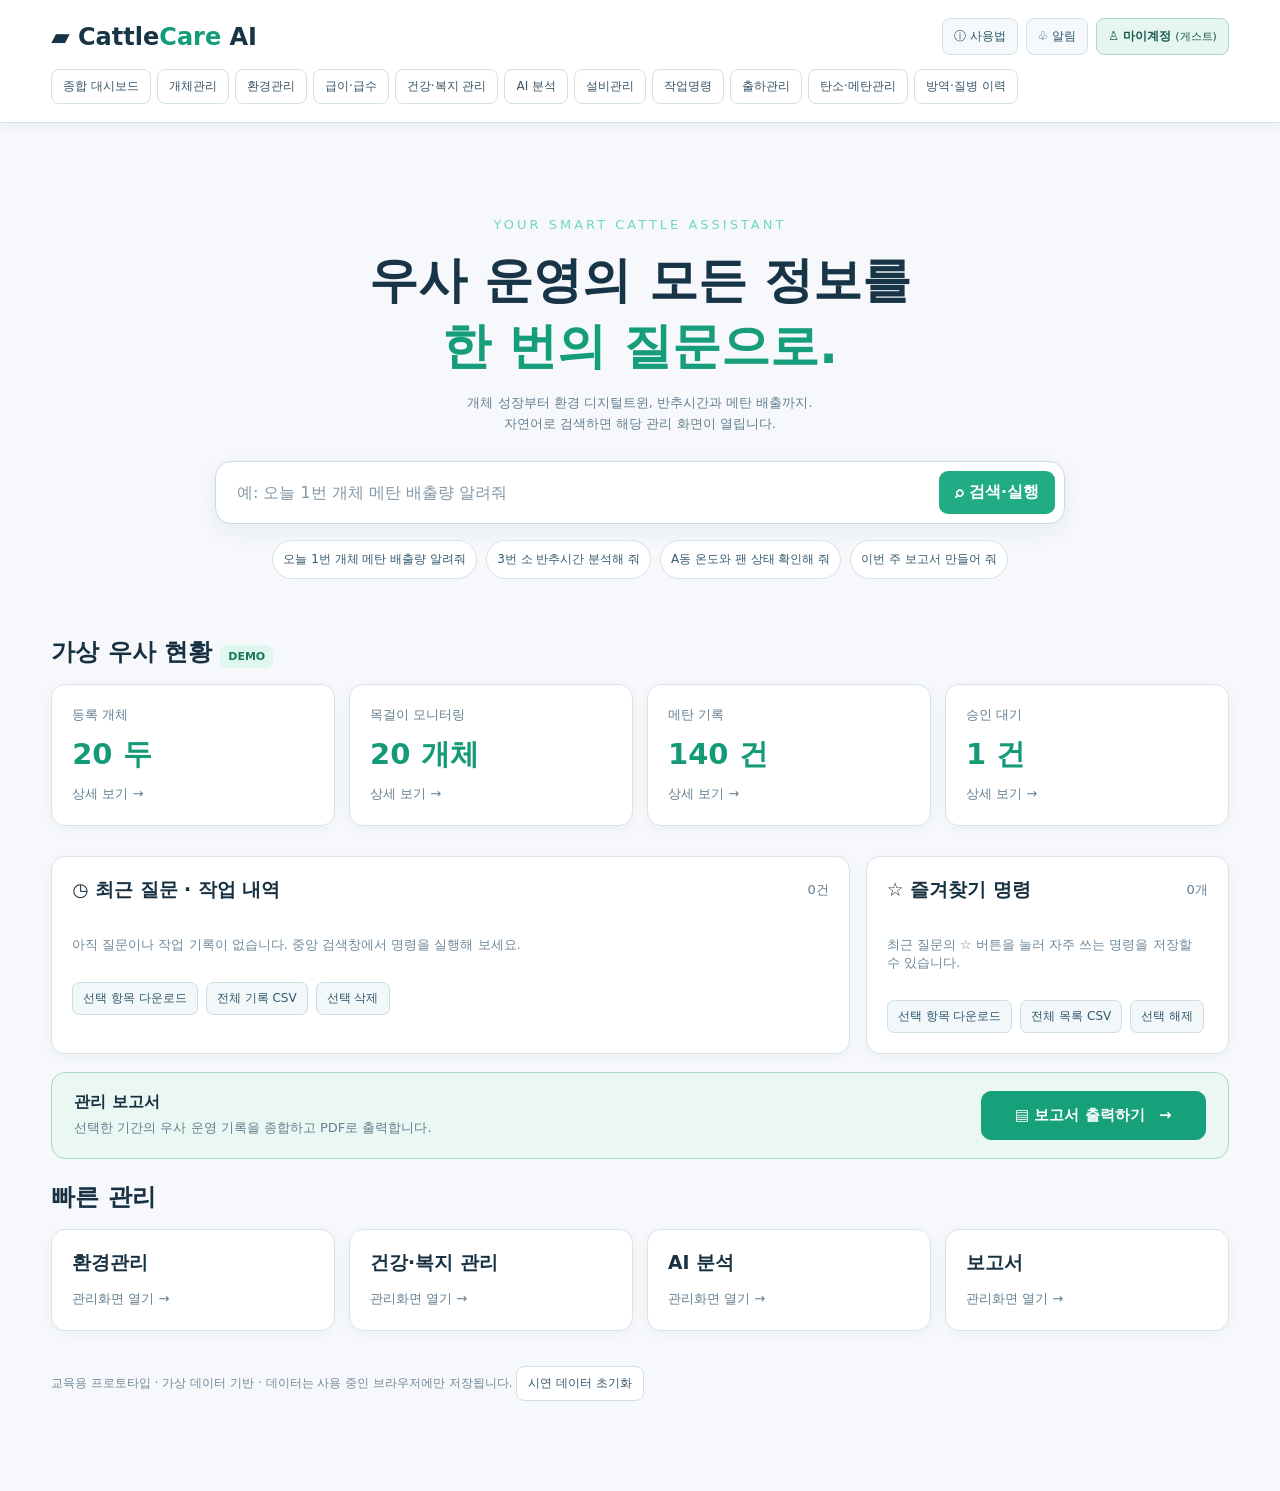
==== index.html @ f42e11a3 "Move My Account to upper right next to alerts and usage" ====
<!doctype html>
<html lang="ko"><head><meta charset="utf-8"><meta name="viewport" content="width=device-width,initial-scale=1"><title>CattleCare AI — 스마트 우사 관리</title>
<style>
:root{font-family:system-ui,'Noto Sans KR',sans-serif;background:#0b1722;color:#e7f0f5}*{box-sizing:border-box}body{margin:0}button,input,select{font:inherit}button{cursor:pointer}header{background:#122536;border-bottom:1px solid #365267;padding:18px 4%;position:sticky;top:0;z-index:2}.top{display:flex;justify-content:space-between;align-items:center}.logo{font-size:24px;font-weight:800;cursor:pointer}.logo span{color:#71dab7}nav{display:flex;flex-wrap:wrap;gap:6px;margin-top:14px}nav button,.subbtn{background:transparent;border:1px solid #345063;border-radius:8px;color:#bdceda;padding:8px 11px;font-size:12px}nav button.active,nav button:hover{background:#24524b;color:#b9ffe8}main{max-width:1450px;margin:auto;padding:26px 4% 90px}.hero{text-align:center;padding:66px 0 35px}.hero h1{font-size:clamp(28px,4vw,49px);margin:12px 0}.hero h1 em{color:#79e3be;font-style:normal}.muted{color:#91a8bb;line-height:1.6;font-size:13px}.search{display:flex;gap:8px;max-width:850px;margin:27px auto 16px;background:#1b3445;border:1px solid #416178;padding:9px;border-radius:16px}.search input{flex:1;min-width:0;border:0;background:transparent;color:#fff;padding:12px;outline:none}.button{background:#49c39b;color:#08271e;border:0;border-radius:9px;padding:11px 16px;font-weight:750}.button.secondary{background:#203b4f;color:#d5e5ef;border:1px solid #466276}.chips{display:flex;gap:9px;flex-wrap:wrap;justify-content:center}.chips button{background:#142d40;border:1px solid #32526a;color:#c7d6e0;border-radius:20px;padding:10px;font-size:12px}.grid{display:grid;grid-template-columns:repeat(4,1fr);gap:14px}.card,.panel{background:#132838;border:1px solid #2e4658;border-radius:14px;padding:20px}.card{cursor:pointer}.card:hover{border-color:#72dbb9}.card h3{margin:0 0 12px}.big{font-size:29px;font-weight:800;color:#f1fffa;margin:9px 0}h2{margin:22px 0 16px}.layout{display:grid;grid-template-columns:1fr 1.6fr;gap:18px}.field{display:grid;gap:5px;margin:9px 0;font-size:12px;color:#9bb9c8}.field input,.field select{width:100%;background:#081b29;border:1px solid #365568;border-radius:8px;color:white;padding:11px}.fields{display:grid;grid-template-columns:1fr 1fr;gap:8px}.actionrow{display:flex;flex-wrap:wrap;gap:8px;margin:15px 0}.panel{margin-bottom:18px;min-width:0}.panel h3{margin:0 0 15px}.result{border:1px solid #438b73;background:#164034;border-radius:9px;padding:15px;margin:14px 0;line-height:1.7;font-size:13px}.notice{background:#3e3326;color:#eed4a8;padding:13px;border-radius:9px;font-size:13px}.table{overflow:auto}table{border-collapse:collapse;width:100%;font-size:12px}th,td{text-align:left;border-bottom:1px solid #334f60;padding:11px;white-space:nowrap}th{color:#9dbacb}.chart{width:100%;height:225px}.badge{font-size:11px;background:#245147;padding:5px 8px;border-radius:7px;color:#a1f4d4}.report{white-space:pre-wrap;line-height:1.8}.foot{margin-top:35px;font-size:12px;color:#809daf}@media(max-width:900px){.grid{grid-template-columns:repeat(2,1fr)}.layout{grid-template-columns:1fr}}@media(max-width:540px){.fields{grid-template-columns:1fr}.grid{grid-template-columns:1fr}.hero{padding:32px 0}.search input{padding:5px}}@media print{header,button,.search,.field,.foot{display:none!important}:root{background:white;color:black}.panel,.card{background:white;color:black}.report,.muted{color:black}}

.history-area{margin:30px 0 0;display:grid;grid-template-columns:minmax(0,1.65fr) minmax(245px,.75fr);gap:16px}
.history-section{background:#132838;border:1px solid #2e4658;border-radius:14px;padding:20px;min-width:0}
.section-head{display:flex;justify-content:space-between;align-items:center;gap:12px;margin-bottom:15px}
.section-head h3{margin:0}.history-item{display:flex;align-items:center;gap:9px;padding:11px 0;border-top:1px solid #2c4658;min-width:0}
.history-item .info{flex:1;min-width:0}.history-item .info strong{font-size:13px;display:block;overflow:hidden;text-overflow:ellipsis;white-space:nowrap}.history-item .info small{font-size:11px;color:#8ba7b8}
.history-item button,.mini-action{font-size:12px;border:1px solid #446277;border-radius:7px;background:#1c3b4e;color:#d5e7ef;padding:7px 10px}
.history-item input[type=checkbox]{accent-color:#49c39b;width:16px;height:16px}
.toolbar{display:flex;flex-wrap:wrap;gap:8px;margin-top:10px}.empty-state{font-size:13px;color:#94acba;padding:18px 0}
@media(max-width:800px){.history-area{grid-template-columns:1fr}}
.top-actions{display:flex;align-items:center;gap:8px}.top-actions button{background:#1c3a4c;border:1px solid #456579;color:#dcecf2;border-radius:8px;padding:9px 11px;font-size:12px}.top-actions button:hover,.report-launch:hover{border-color:#7ee0be}.favorite-compact .history-item:nth-of-type(n+5){display:none}.report-launch{width:100%;text-align:left;border:1px solid #59b998;background:linear-gradient(105deg,#205a4e,#163c43);color:#e7fff4;border-radius:12px;padding:15px 16px;margin-top:15px;cursor:pointer}.report-launch strong{display:block;font-size:15px;margin-bottom:4px}.report-launch small{color:#c4e7da}.usage-overlay{position:fixed;inset:0;background:#07121bd9;z-index:10;display:grid;place-items:center;padding:18px}.usage-dialog{background:#162f42;border:1px solid #527388;border-radius:16px;padding:24px;width:min(580px,100%);max-height:85vh;overflow:auto}.usage-dialog h2{margin:0 0 14px}.usage-dialog ol{padding-left:22px;color:#d5e5ec;line-height:1.9}.usage-dialog li{margin-bottom:9px}.usage-dialog .actions{text-align:right}@media(max-width:600px){.top-actions{gap:3px}.top-actions button{padding:7px}.logo{font-size:18px}}
.report-actions{margin:18px 0 0;padding:18px 22px;background:#112e38;border:1px solid #3d6867;border-radius:14px;display:flex;justify-content:space-between;align-items:center;gap:22px}.report-actions strong{display:block;font-size:16px;margin-bottom:5px}.report-actions .report-launch{width:auto;min-width:225px;text-align:center;margin:0;background:#48c69b;color:#082b21;border:1px solid #65e5b7;border-radius:10px;padding:14px 22px;font-size:15px;font-weight:800}.report-actions .report-launch:hover{background:#7ee5bf;border-color:#a1f5d8}.report-actions .report-launch span{margin-left:9px}@media(max-width:650px){.report-actions{flex-direction:column;align-items:stretch}.report-actions .report-launch{width:100%}}
/* Light interface */
:root{background:#f6f8fb;color:#173143;color-scheme:light}
body{background:#f6f8fb;color:#173143}
header{background:#fff;border-bottom:1px solid #d7e1e8;box-shadow:0 3px 12px #112e4010}
.brand-side{display:flex;align-items:center;gap:20px;min-width:0;flex-wrap:wrap}
.account-button{background:#e7f5f0;border:1px solid #a9d8c8;border-radius:9px;color:#155b4b;padding:10px 13px;font-weight:750;cursor:pointer}
.account-button:hover{background:#d2f0e4}
.logo{color:#183547}.logo span{color:#139c7a}
nav button,.subbtn{background:#fff;border-color:#d1e0e9;color:#385569}
nav button.active,nav button:hover{background:#dbf5eb;color:#116e59;border-color:#88ccb8}
.muted{color:#637f90}.hero h1{color:#183447}.hero h1 em{color:#159d7c}
.search{background:#fff;border:1px solid #c9d9e4;box-shadow:0 7px 22px #233f5310}
.search input{color:#172e40}.search input::placeholder{color:#8198a7}
.button{background:#21ac85;color:#fff}.button.secondary{background:#e7f0f5;color:#27495e;border:1px solid #c5d8e4}
.chips button{background:#fff;border-color:#d4e1e9;color:#365b70}
.card,.panel,.history-section{background:#fff;border-color:#d8e3e9;box-shadow:0 3px 14px #1b41500a}
.card:hover{border-color:#37b58d}.big{color:#159a78}
.field{color:#526e7e}.field input,.field select{background:#fff;border-color:#c5d7e2;color:#19384b}
.result{border-color:#94d6ba;background:#eaf8f1;color:#1c5546}
.notice{background:#fff5df;color:#845b24}
th,td{border-bottom-color:#e1e9ee;color:#29495a}th{color:#56748a}
.badge{background:#e0f7ef;color:#16785c}.history-item{border-top-color:#e5edf2}
.history-item .info small{color:#71899b}
.history-item button,.mini-action{background:#f2f7fa;border-color:#cedde6;color:#31586e}
.history-item input[type=checkbox]{accent-color:#21ac85}.empty-state{color:#70899b}
.top-actions button{background:#f5f9fb;border-color:#d3e0e9;color:#29536a}
.top-actions button:hover{border-color:#4abc97}
.report-actions{background:#eaf7f2;border-color:#a9d9c7}
.report-actions .report-launch{background:#16a17a;color:#fff;border-color:#16a17a}
.report-actions .report-launch:hover{background:#108563}
.usage-overlay{background:#182f4480}.usage-dialog{background:#fff;border-color:#bfd1db;color:#193447}
.foot{color:#71899b}
@media(max-width:760px){.top{align-items:flex-start;gap:10px;flex-wrap:wrap}.brand-side{gap:10px}}
.top-actions .account-button{background:#e7f5f0;color:#155b4b;border:1px solid #a9d8c8;font-weight:750}.top-actions .account-button:hover{background:#d2f0e4}.account-name{font-weight:500;font-size:11px}@media(max-width:600px){.account-name{display:none}}
</style></head><body><div id="root"></div>
<script>
const names=['종합 대시보드','개체관리','환경관리','급이·급수','건강·복지 관리','AI 분석','설비관리','작업명령','출하관리','탄소·메탄관리','방역·질병 이력'];
const today=()=>new Date().toLocaleDateString('sv-SE'),ago=n=>{let x=new Date();x.setDate(x.getDate()-n);return x.toLocaleDateString('sv-SE')};
const schema={
'개체관리':[['id','개체 ID'],['rfid','RFID 번호'],['breed','품종'],['date','측정일'],['weight','체중 (kg)']],
'환경관리':[['id','우사'],['date','측정일'],['temp','온도 (℃)'],['humidity','습도 (%)'],['fanCmd','팬 명령'],['fanActual','실제 작동 확인']],
'급이·급수':[['id','개체 ID'],['date','측정일'],['feed','사료 공급량 (kg)'],['leftover','사료 잔량 (kg)'],['water','물 사용량 (L)']],
'건강·복지 관리':[['id','개체 ID'],['date','측정일'],['rumination','반추시간 (분)'],['feeding','섭취행동 시간 (분)'],['activity','활동지수']],
'설비관리':[['id','설비 ID'],['date','측정일'],['command','명령'],['actual','실제 상태'],['barn','우사']],
'작업명령':[['id','작업 ID'],['date','날짜'],['target','점검 대상'],['task','작업 내용'],['status','상태']],
'출하관리':[['id','개체 ID'],['date','기준일'],['weight','현재 체중 (kg)'],['target','목표체중 (kg)'],['planned','출하 예정일']],
'탄소·메탄관리':[['id','개체 ID'],['date','측정일'],['methane','메탄 (g/일)'],['dmi','DMI (kg/일)'],['method','측정 방법']],
'방역·질병 이력':[['id','개체 ID'],['date','관찰일'],['symptom','관찰 증상'],['treatment','진료·처치'],['followup','후속 점검일']]
};
function generate(){let d={};Object.keys(schema).forEach(n=>d[n]=[]);for(let i=1;i<=20;i++){let id='C'+String(i).padStart(3,'0');for(let n=6;n>=0;n--){d['개체관리'].push({id,rfid:'RF-'+i,breed:'한우',date:ago(n),weight:Math.round(390+i*7-n*.8),demo:true});d['건강·복지 관리'].push({id,date:ago(n),rumination:i===3&&n===0?315:450+i%5*7+n%3*3,feeding:250+i%5*4,activity:60+i%8,demo:true});d['탄소·메탄관리'].push({id,date:ago(n),methane:165+i*4+n%4*5,dmi: +(8+i*.15).toFixed(2),method:'가상 시연',demo:true});d['급이·급수'].push({id,date:ago(n),feed:10+i%4,leftover:1.1,water:40+i%9,demo:true})}d['출하관리'].push({id,date:today(),weight:390+i*7,target:550,planned:ago(-30),demo:true})}for(let n=6;n>=0;n--)for(let id of ['A동','B동'])d['환경관리'].push({id,date:ago(n),temp:id==='A동'?26+n%4:24+n%3,humidity:59+n%9,fanCmd:'ON',fanActual:id==='A동'&&n===0?'미수신':'ON',demo:true});d['설비관리'].push({id:'FAN-A1',date:today(),command:'ON',actual:'미수신',barn:'A동',demo:true});d['작업명령'].push({id:'W001',date:today(),target:'A동 팬',task:'회전 상태 현장 확인',status:'승인대기',demo:true});d['방역·질병 이력'].push({id:'C003',date:today(),symptom:'반추시간 감소 확인 필요',treatment:'관찰 대기',followup:today(),demo:true});return d}
let profile=localStorage.getItem('cattlecare-active-profile')||'';
const scopedKey=(key)=>profile?'cattlecare-profile-'+encodeURIComponent(profile)+'-'+key:'cattlecare-'+key+'-v1';
let data;try{data=JSON.parse(localStorage.getItem(scopedKey('data')))||(!profile?JSON.parse(localStorage.getItem('cattlecare-v1')):null)||generate()}catch(e){data=generate()}
const persist=()=>localStorage.setItem(scopedKey('data'),JSON.stringify(data));persist();
let page='홈',query='',animal='C001',start=ago(6),end=today(),edit=-1;
const esc=v=>String(v??'').replace(/[&<>"']/g,c=>({'&':'&amp;','<':'&lt;','>':'&gt;','"':'&quot;',"'":'&#39;'}[c])),fmt=v=>Number.isFinite(+v)?Number(v).toLocaleString('ko-KR',{maximumFractionDigits:2}):'—';
const records=(name,id)=>data[name].filter(r=>(!id||r.id===id)&&(!r.date||(r.date>=start&&r.date<=end))).sort((a,b)=>(a.date||'').localeCompare(b.date||''));
const searchBox=()=>'<form class="search" id="ask"><input id="q" placeholder="예: 오늘 1번 개체 메탄 배출량 알려줘" value="'+esc(query)+'"><button class="button">⌕ 검색·실행</button></form>';
function cards(){const cards=[['등록 개체',new Set(data['개체관리'].map(x=>x.id)).size+' 두','개체관리'],['목걸이 모니터링',new Set(data['건강·복지 관리'].map(x=>x.id)).size+' 개체','건강·복지 관리'],['메탄 기록',data['탄소·메탄관리'].length+' 건','탄소·메탄관리'],['승인 대기',data['작업명령'].filter(x=>x.status==='승인대기').length+' 건','작업명령']];return '<div class="grid">'+cards.map(([a,b,c])=>'<div class="card" data-page="'+c+'"><div class="muted">'+a+'</div><div class="big">'+b+'</div><div class="muted">상세 보기 →</div></div>').join('')+'</div>'}
function home(){return '<div class="hero"><div class="muted" style="letter-spacing:3px;color:#72d9b5">YOUR SMART CATTLE ASSISTANT</div><h1>우사 운영의 모든 정보를<br><em>한 번의 질문으로.</em></h1><p class="muted">개체 성장부터 환경 디지털트윈, 반추시간과 메탄 배출까지.<br>자연어로 검색하면 해당 관리 화면이 열립니다.</p>'+searchBox()+'<div class="chips">'+['오늘 1번 개체 메탄 배출량 알려줘','3번 소 반추시간 분석해 줘','A동 온도와 팬 상태 확인해 줘','이번 주 보고서 만들어 줘'].map(q=>'<button data-query="'+esc(q)+'">'+esc(q)+'</button>').join('')+'</div></div><h2>가상 우사 현황 <span class="badge">DEMO</span></h2>'+cards()+historyPanel()+'<h2>빠른 관리</h2><div class="grid">'+['환경관리','건강·복지 관리','AI 분석','보고서'].map(n=>'<div class="card" data-page="'+n+'"><h3>'+n+'</h3><span class="muted">관리화면 열기 →</span></div>').join('')+'</div>'}

let recentKey=scopedKey('recent'), favKey=scopedKey('favorites');
function loadSaved(key){try{let r=JSON.parse(localStorage.getItem(key));return Array.isArray(r)?r:[]}catch(e){return []}}
function addRecent(q,kind='검색'){if(!q)return;let history=loadSaved(recentKey);history.unshift({id:Date.now()+'-'+Math.random().toString(36).slice(2,6),query:q,kind,at:new Date().toLocaleString('ko-KR')});localStorage.setItem(recentKey,JSON.stringify(history.slice(0,80)))}
function historyPanel(){let history=loadSaved(recentKey),favs=loadSaved(favKey);let rows=(items,mode)=>items.length?items.slice(0,8).map((x,i)=>'<div class="history-item"><input aria-label="항목 선택" type="checkbox" class="history-check" data-id="'+esc(x.id)+'" data-mode="'+mode+'"><div class="info"><strong>'+esc(x.query)+'</strong><small>'+esc(x.kind||'검색')+' · '+esc(x.at||'저장된 명령')+'</small></div><button type="button" data-rerun="'+esc(x.id)+'" data-mode="'+mode+'">다시 실행</button>'+(mode==='recent'?'<button title="즐겨찾기" type="button" data-fav="'+esc(x.id)+'">☆</button>':'<button title="즐겨찾기 해제" type="button" data-unfav="'+esc(x.id)+'">×</button>')+'</div>').join(''):'<div class="empty-state">'+(mode==='recent'?'아직 질문이나 작업 기록이 없습니다. 중앙 검색창에서 명령을 실행해 보세요.':'최근 질문의 ☆ 버튼을 눌러 자주 쓰는 명령을 저장할 수 있습니다.')+'</div>';return '<div class="history-area"><section class="history-section"><div class="section-head"><h3>◷ 최근 질문 · 작업 내역</h3><span class="muted">'+history.length+'건</span></div>'+rows(history,'recent')+'<div class="toolbar"><button type="button" class="mini-action" data-export="recent">선택 항목 다운로드</button><button type="button" class="mini-action" data-export-all="recent">전체 기록 CSV</button><button type="button" class="mini-action" data-remove-selected="recent">선택 삭제</button></div></section><section class="history-section favorite-compact"><div class="section-head"><h3>☆ 즐겨찾기 명령</h3><span class="muted">'+favs.length+'개</span></div>'+rows(favs,'favorite')+'<div class="toolbar"><button type="button" class="mini-action" data-export="favorite">선택 항목 다운로드</button><button type="button" class="mini-action" data-export-all="favorite">전체 목록 CSV</button><button type="button" class="mini-action" data-remove-selected="favorite">선택 해제</button></div></button></section></div><div class="report-actions"><div><strong>관리 보고서</strong><div class="muted">선택한 기간의 우사 운영 기록을 종합하고 PDF로 출력합니다.</div></div><button type="button" class="report-launch" data-open-report="true">▤ 보고서 출력하기 <span aria-hidden="true">→</span></button></div>'}
function downloadHistory(items,filename){if(!items.length){alert('다운로드할 기록을 선택해 주세요.');return}let rows=['유형,내용,시각',...items.map(x=>[x.kind||'검색',x.query,x.at||''].map(v=>'"'+String(v).replaceAll('"','""')+'"').join(','))];let url=URL.createObjectURL(new Blob(['\ufeff'+rows.join('\r\n')],{type:'text/csv;charset=utf-8'})),a=document.createElement('a');a.href=url;a.download=filename;a.click();URL.revokeObjectURL(url)}
function historyInteraction(e){let target=e.target.closest('button');if(!target)return;if(target.dataset.openReport){page='보고서';query='';render();scrollTo(0,0);return;}let dataset=target.dataset;let selected=mode=>[...document.querySelectorAll('.history-check:checked')].filter(x=>x.dataset.mode===mode).map(x=>x.dataset.id);let list=mode=>loadSaved(mode==='recent'?recentKey:favKey);if(dataset.rerun){let x=list(dataset.mode).find(y=>y.id===dataset.rerun);if(x)parse(x.query);return}if(dataset.fav){let x=list('recent').find(y=>y.id===dataset.fav);if(x){let f=list('favorite');if(!f.some(y=>y.query===x.query)){f.unshift({...x,id:Date.now().toString(),kind:'즐겨찾기'});localStorage.setItem(favKey,JSON.stringify(f))}render()}return}if(dataset.unfav){localStorage.setItem(favKey,JSON.stringify(list('favorite').filter(x=>x.id!==dataset.unfav)));render();return}if(dataset.export||dataset.exportAll){let mode=dataset.export||dataset.exportAll,items=list(mode);if(dataset.export)items=items.filter(x=>selected(mode).includes(x.id));downloadHistory(items,'CattleCare_'+(mode==='recent'?'최근작업':'즐겨찾기')+'.csv');return}if(dataset.removeSelected){let mode=dataset.removeSelected,ids=selected(mode);if(!ids.length){alert('삭제할 항목을 선택해 주세요.');return}localStorage.setItem(mode==='recent'?recentKey:favKey,JSON.stringify(list(mode).filter(x=>!ids.includes(x.id))));render()}}
document.addEventListener('click',historyInteraction);
function graph(recs,key){const v=recs.map(x=>+x[key]).filter(Number.isFinite);if(v.length<2)return '<p class="muted">그래프에 필요한 측정 기록이 부족합니다.</p>';const vals=v.slice(-25),mn=Math.min(...vals),mx=Math.max(...vals),span=mx-mn||1,points=vals.map((x,i)=>(35+i*660/(vals.length-1))+','+(190-(x-mn)/span*140)).join(' ');return '<svg class="chart" viewBox="0 0 730 235" aria-label="기록 변화 그래프"><g stroke="#3b596a">'+[50,85,120,155,190].map(y=>'<line x1="35" x2="700" y1="'+y+'" y2="'+y+'"/>').join('')+'</g><polyline fill="none" stroke="#6ee0ba" stroke-width="3" points="'+points+'"/><text x="6" y="48" fill="#a8c3d4" font-size="12">'+fmt(mx)+'</text><text x="6" y="192" fill="#a8c3d4" font-size="12">'+fmt(mn)+'</text></svg>'}
function summary(name,r){if(!r.length)return '조회 기간에 데이터가 없습니다.';let l=r.at(-1),s='최근 기록 '+(l.date||'')+': ';if(name==='탄소·메탄관리')s+=fmt(l.methane)+' g CH₄/일'+(+l.dmi>0?' · DMI 대비 '+fmt(l.methane/l.dmi)+' g/kg DMI':'')+'. 측정 방법: '+(l.method||'미기록');else if(name==='건강·복지 관리'){let b=r.slice(0,-1).reduce((x,y)=>x+(+y.rumination||0),0)/Math.max(1,r.length-1);s+=fmt(l.rumination)+' 분/일'+(r.length>1?' · 과거 평균 '+fmt(b)+' 분 · 변화율 '+fmt((l.rumination-b)/b*100)+'%':'')+'. 변화 감지는 건강 점검 후보일 뿐 질병 확진이 아닙니다.'}else if(name==='개체관리'){let days=Math.round((new Date(l.date)-new Date(r[0].date))/86400000);s+=fmt(l.weight)+' kg'+(days>0?' · ADG '+fmt((l.weight-r[0].weight)/days)+' kg/일':'')}else if(name==='환경관리'){let t=+l.temp,h=+l.humidity,thi=(1.8*t+32)-(0.55-0.0055*h)*(1.8*t-26);s+=fmt(t)+'℃ / '+fmt(h)+'% · THI '+fmt(thi)+' · 팬 명령 '+l.fanCmd+' / 실제 '+l.fanActual}else if(name==='급이·급수')s+='사료 공급 '+fmt(l.feed)+' kg / 잔량 '+fmt(l.leftover)+' kg / 물 사용량 '+fmt(l.water)+' L. 실제 섭취량은 별도 확인 필요.';else s+=JSON.stringify(l);return esc(s)}
function field(key,label){let isDate=/date|planned|followup/.test(key),isNum=/weight|rumination|feeding|activity|methane|dmi|temp|humidity|feed|leftover|water|target/.test(key);return '<label class="field">'+label+'<input name="'+key+'" id="f-'+key+'" type="'+(isDate?'date':isNum?'number':'text')+'" step="any" value="'+(isDate?today():key==='id'?animal:'')+'"></label>'}
function filter(){return '<div class="fields"><label class="field">시작일<input type="date" id="start" value="'+start+'"></label><label class="field">종료일<input type="date" id="end" value="'+end+'"></label></div><div class="actionrow"><button class="button secondary" id="apply">날짜 적용</button><button class="button secondary" id="csv">CSV 다운로드</button></div>'}
function tab(name,r){return '<div class="table"><table><tr>'+schema[name].map(x=>'<th>'+x[1]+'</th>').join('')+'<th>작업</th></tr>'+r.slice(-45).reverse().map(x=>{let i=data[name].indexOf(x);return '<tr>'+schema[name].map(([k])=>'<td>'+esc(x[k]??'미기록')+'</td>').join('')+'<td><button class="subbtn" data-edit="'+i+'">수정</button> <button class="subbtn" data-del="'+i+'">삭제</button></td></tr>'}).join('')+'</table></div>'}
function module(name){let perAnimal=['개체관리','급이·급수','건강·복지 관리','탄소·메탄관리','출하관리','방역·질병 이력'].includes(name),r=records(name,perAnimal?animal:null),key={'개체관리':'weight','환경관리':'temp','급이·급수':'water','건강·복지 관리':'rumination','탄소·메탄관리':'methane','출하관리':'weight'}[name];return '<h2>'+name+' <span class="badge">가상 데이터 포함</span></h2>'+(query?'<p class="result">검색된 요청: '+esc(query)+'</p>':'')+'<div class="layout"><div><div class="panel"><h3>기록 입력 / 수정</h3><form id="record" data-name="'+name+'"><div class="fields">'+schema[name].map(([k,l])=>field(k,l)).join('')+'</div><div class="actionrow"><button class="button">기록 저장</button><button class="button secondary" type="button" id="clear">초기화</button></div></form></div><div class="panel"><h3>조회 필터</h3>'+(perAnimal?'<label class="field">개체 선택<select id="animal">'+[...new Set(data['개체관리'].map(x=>x.id))].sort().map(id=>'<option '+(id===animal?'selected':'')+'>'+id+'</option>').join('')+'</select></label>':'')+filter()+'</div></div><div><div class="panel"><h3>조회 및 분석 결과</h3><div class="result">'+summary(name,r)+'</div>'+(key?graph(r,key):'')+'</div>'+(name==='환경관리'?'<div class="panel"><h3>환경 디지털트윈 · 2D 우사 현황</h3><div class="grid" style="grid-template-columns:1fr 1fr">'+['A동','B동'].map(id=>{let z=data['환경관리'].filter(x=>x.id===id).at(-1);return '<div class="card"><h3>'+id+'</h3><div class="big">'+esc(z?.temp??'미기록')+'℃</div><div class="muted">습도 '+esc(z?.humidity??'미기록')+'%<br>팬 명령 '+esc(z?.fanCmd??'미기록')+'<br>실제 상태 '+esc(z?.fanActual??'미기록')+'</div></div>'}).join('')+'</div><p class="notice">실제 장비 연결 없음. AI 알림은 관리자 점검을 보조하며, 승인 없이 제어하지 않습니다.</p><button class="button secondary" id="newTask">팬 점검 명령 생성</button></div>':'')+(name==='작업명령'?'<div class="panel"><h3>관리자 승인</h3>'+data['작업명령'].filter(x=>x.status==='승인대기').map(t=>'<p class="muted">'+esc(t.target)+' — '+esc(t.task)+' <button class="button" data-approve="'+esc(t.id)+'">승인</button> <button class="button secondary" data-hold="'+esc(t.id)+'">보류</button></p>').join('')+'</div>':'')+'<div class="panel"><h3>상세 데이터 ('+r.length+'건)</h3>'+tab(name,r)+'</div></div></div>'}
function ai(){return '<h2>AI 분석</h2><p class="muted">실제 학습 AI가 아닌 규칙 기반 초기 분석입니다. 이상 탐지 결과는 건강 진단이 아닙니다.</p><div class="panel"><label class="field">개체 선택<select id="animal">'+[...new Set(data['개체관리'].map(x=>x.id))].map(id=>'<option '+(animal===id?'selected':'')+'>'+id+'</option>').join('')+'</select></label>'+['개체관리','건강·복지 관리','탄소·메탄관리'].map(n=>'<div class="result"><b>'+n+'</b><br>'+summary(n,records(n,animal))+'</div>').join('')+'</div>'}
function report(){return '<h2>종합 관리보고서</h2><div class="panel">'+filter()+'<button class="button" id="print">PDF 인쇄·저장</button></div><div class="panel"><h3>우사 운영 현황 보고서</h3><div class="report">조회 기간: '+start+' ~ '+end+'\n생성일: '+today()+'\n\n'+Object.keys(schema).map(n=>n+': '+records(n,null).length+'건').join('\n')+'\n\n관측 사실 · 계산 결과 · 미확인 사항을 구분합니다.\n미기록을 0으로 대체하지 않습니다.\n원인이나 질병, 기계 고장을 자동 확정하지 않습니다.\n\n※ 가상 시연 자료를 포함합니다.</div></div>'}
function parse(q){query=q.trim();if(!query)return;addRecent(query);let route=[['탄소·메탄관리',/메탄|탄소|배출/],['건강·복지 관리',/반추|목걸이|활동|건강/],['환경관리',/온도|습도|THI|환기|디지털트윈|팬/],['급이·급수',/사료|급이|급수|물 사용/],['출하관리',/출하/],['보고서',/보고서|리포트/],['방역·질병 이력',/방역|질병|진료/],['설비관리',/설비|센서/],['작업명령',/작업|점검/],['개체관리',/체중|성장|개체/]].find(x=>x[1].test(query));page=route?route[0]:'AI 분석';let m=query.match(/(?:C0*)?(\d{1,3})\s*(?:번|호|번 개체)/i);if(m)animal='C'+String(+m[1]).padStart(3,'0');start=/오늘/.test(query)?today():/7일|이번 주/.test(query)?ago(6):ago(30);end=today();render();scrollTo(0,0)}
function csv(){let r=records(page,null),ks=schema[page].map(x=>x[0]),content='\ufeff'+[ks.join(','),...r.map(x=>ks.map(k=>'"'+String(x[k]??'').replaceAll('"','""')+'"').join(','))].join('\r\n');let url=URL.createObjectURL(new Blob([content],{type:'text/csv;charset=utf-8'})),a=document.createElement('a');a.href=url;a.download=page+'.csv';a.click();URL.revokeObjectURL(url)}

function switchProfile(next){
 persist();profile=next;
 if(profile)localStorage.setItem('cattlecare-active-profile',profile);else localStorage.removeItem('cattlecare-active-profile');
 recentKey=scopedKey('recent');favKey=scopedKey('favorites');
 try{data=JSON.parse(localStorage.getItem(scopedKey('data')))||(!profile?JSON.parse(localStorage.getItem('cattlecare-v1')):null)||generate()}catch(e){data=generate()}
 persist();page='홈';query='';animal='C001';render();window.scrollTo(0,0)
}
function showAccount(){
 if(document.getElementById('accountOverlay'))return;
 let overlay=document.createElement('div');overlay.className='usage-overlay';overlay.id='accountOverlay';
 overlay.innerHTML='<div class="usage-dialog" role="dialog" aria-modal="true" aria-labelledby="accountTitle"><div class="section-head"><h2 id="accountTitle">마이계정</h2><button class="mini-action" id="accountClose">닫기 ×</button></div><p class="muted">현재 모드: <strong>'+esc(profile||'게스트')+'</strong></p><p class="notice">실제 회원가입·보안 로그인이 아닌 브라우저 내 시연용 프로필입니다. 비밀번호 인증, 서버 저장, 다른 기기 동기화는 지원되지 않습니다. 민감한 개인정보를 입력하지 마세요.</p><label class="field">시연용 프로필 이름 (2~20자)<input id="profileName" maxlength="20" placeholder="예: 관리자01" value="'+esc(profile)+'"></label><div class="actionrow"><button class="button" id="profileStart">로컬 프로필 시작·전환</button><button class="button secondary" id="profileGuest">게스트로 전환</button></div><div class="muted">프로필별로 이 브라우저의 데이터와 최근 질문, 즐겨찾기를 분리합니다. 프로필 이름만 알면 같은 브라우저에서 접근할 수 있으므로 실제 인증으로 사용하면 안 됩니다.</div></div>';
 document.body.appendChild(overlay);
 overlay.querySelector('#accountClose').onclick=()=>overlay.remove();
 overlay.addEventListener('click',e=>{if(e.target===overlay)overlay.remove()});
 overlay.querySelector('#profileGuest').onclick=()=>{overlay.remove();switchProfile('')};
 overlay.querySelector('#profileStart').onclick=()=>{
  let name=overlay.querySelector('#profileName').value.trim();
  if(!/^[가-힣a-zA-Z0-9 _-]{2,20}$/.test(name)){alert('2~20자의 이름을 입력하세요. 특수문자는 사용할 수 없습니다.');return}
  overlay.remove();switchProfile(name)
 };
}
function showUsage(){if(document.getElementById('usageOverlay'))return;let overlay=document.createElement('div');overlay.className='usage-overlay';overlay.id='usageOverlay';overlay.innerHTML='<div class="usage-dialog" role="dialog" aria-modal="true" aria-labelledby="usageTitle"><h2 id="usageTitle">CattleCare AI 간단 사용법</h2><ol><li><strong>AI 검색:</strong> 중앙 검색창에 “오늘 1번 개체 메탄 배출량 알려줘”처럼 입력하고 Enter를 누르세요.</li><li><strong>상단 메뉴:</strong> 개체관리·환경관리·급이급수 등 상세 화면을 직접 열 수 있습니다.</li><li><strong>데이터 관리:</strong> 상세 화면에서 새 기록을 입력하고 저장·수정·삭제하세요.</li><li><strong>최근 작업:</strong> 홈 아래에서 과거 명령을 다시 실행하거나 ☆ 즐겨찾기로 저장하세요.</li><li><strong>일부 선택:</strong> 기록의 체크박스를 선택해 CSV로 다운로드하거나 삭제할 수 있습니다.</li><li><strong>보고서:</strong> 즐겨찾기 아래 “보고서 출력하기” 버튼을 누르고 기간을 설정해 PDF로 인쇄하세요.</li><li><strong>승인:</strong> 설비 점검 권고는 자동 제어가 아니며 작업명령에서 사람이 승인합니다.</li></ol><p class="muted">이 사이트는 가상 데이터 기반 교육용 시연입니다. 데이터와 검색 기록은 현재 브라우저에만 저장됩니다.</p><div class="actions"><button class="button" id="closeUsage">확인</button></div></div>';document.body.appendChild(overlay);overlay.querySelector('#closeUsage').onclick=()=>overlay.remove();overlay.addEventListener('click',e=>{if(e.target===overlay)overlay.remove()})}
function render(){document.getElementById('root').innerHTML='<header><div class="top"><div class="brand-side"><div class="logo" data-page="홈">▰ Cattle<span>Care</span> AI</div></div><div class="top-actions"><button type="button" id="usageOpen">ⓘ 사용법</button><button type="button" id="notificationOpen" aria-label="알림 열기">♧ 알림</button><button type="button" id="accountOpen" class="account-button">♙ 마이계정 <span class="account-name">('+esc(profile||'게스트')+')</span></button></div></div><nav>'+names.map(n=>'<button data-page="'+n+'" class="'+(page===n?'active':'')+'">'+n+'</button>').join('')+'</nav></header><main>'+(page==='홈'||page==='종합 대시보드'?home():'<div style="max-width:850px;margin:auto">'+searchBox()+'</div>'+(schema[page]?module(page):page==='AI 분석'?ai():report()))+'<div class="foot">교육용 프로토타입 · 가상 데이터 기반 · 데이터는 사용 중인 브라우저에만 저장됩니다. <button class="subbtn" id="reset">시연 데이터 초기화</button></div></main>';bind()}
function bind(){document.querySelectorAll('[data-page]').forEach(e=>e.onclick=()=>{page=e.dataset.page;query='';edit=-1;render();scrollTo(0,0)});document.querySelectorAll('[data-query]').forEach(e=>e.onclick=()=>parse(e.dataset.query));document.querySelector('#ask')?.addEventListener('submit',e=>{e.preventDefault();parse(document.getElementById('q').value)});document.querySelector('#animal')?.addEventListener('change',e=>{animal=e.target.value;render()});document.querySelector('#apply')?.addEventListener('click',()=>{start=document.getElementById('start').value;end=document.getElementById('end').value;render()});document.querySelector('#csv')?.addEventListener('click',()=>{if(schema[page])csv()});document.querySelector('#print')?.addEventListener('click',()=>print());document.querySelector('#record')?.addEventListener('submit',e=>{e.preventDefault();let n=e.target.dataset.name,record=Object.fromEntries(new FormData(e.target).entries());schema[n].forEach(([k])=>{if(/weight|rumination|feeding|activity|methane|dmi|temp|humidity|feed|leftover|water|target/.test(k))record[k]=record[k]===''?null:+record[k]});if(edit>=0){data[n][edit]={...record,demo:false};edit=-1}else data[n].push({...record,demo:false});addRecent(n+' 기록 저장','입력');persist();render()});document.querySelector('#clear')?.addEventListener('click',()=>{edit=-1;render()});document.querySelectorAll('[data-edit]').forEach(e=>e.onclick=()=>{edit=+e.dataset.edit;let r=data[page][edit];schema[page].forEach(([k])=>{document.getElementById('f-'+k).value=r[k]??''});document.getElementById('record').scrollIntoView({behavior:'smooth'})});document.querySelectorAll('[data-del]').forEach(e=>e.onclick=()=>{if(confirm('기록을 삭제할까요?')){data[page].splice(+e.dataset.del,1);persist();render()}});document.querySelector('#newTask')?.addEventListener('click',()=>{data['작업명령'].push({id:'W'+Date.now().toString().slice(-6),date:today(),target:'A동 환기팬',task:'실제 회전·통신 상태 점검',status:'승인대기'});persist();alert('점검 요청이 관리자 승인 대기에 추가되었습니다.')});document.querySelectorAll('[data-approve],[data-hold]').forEach(e=>e.onclick=()=>{let id=e.dataset.approve||e.dataset.hold,r=data['작업명령'].find(x=>x.id===id);if(r){r.status=e.dataset.approve?'승인':'보류';addRecent(r.target+' — '+r.task+' ('+r.status+')','작업')}persist();render()});document.getElementById('accountOpen')?.addEventListener('click',showAccount);document.getElementById('usageOpen')?.addEventListener('click',showUsage);document.getElementById('notificationOpen')?.addEventListener('click',()=>{page='작업명령';query='';render()});document.querySelector('#reset')?.addEventListener('click',()=>{if(confirm('모든 입력 기록을 지우고 초기화할까요?')){data=generate();persist();render()}})}
render();
</script></body></html>
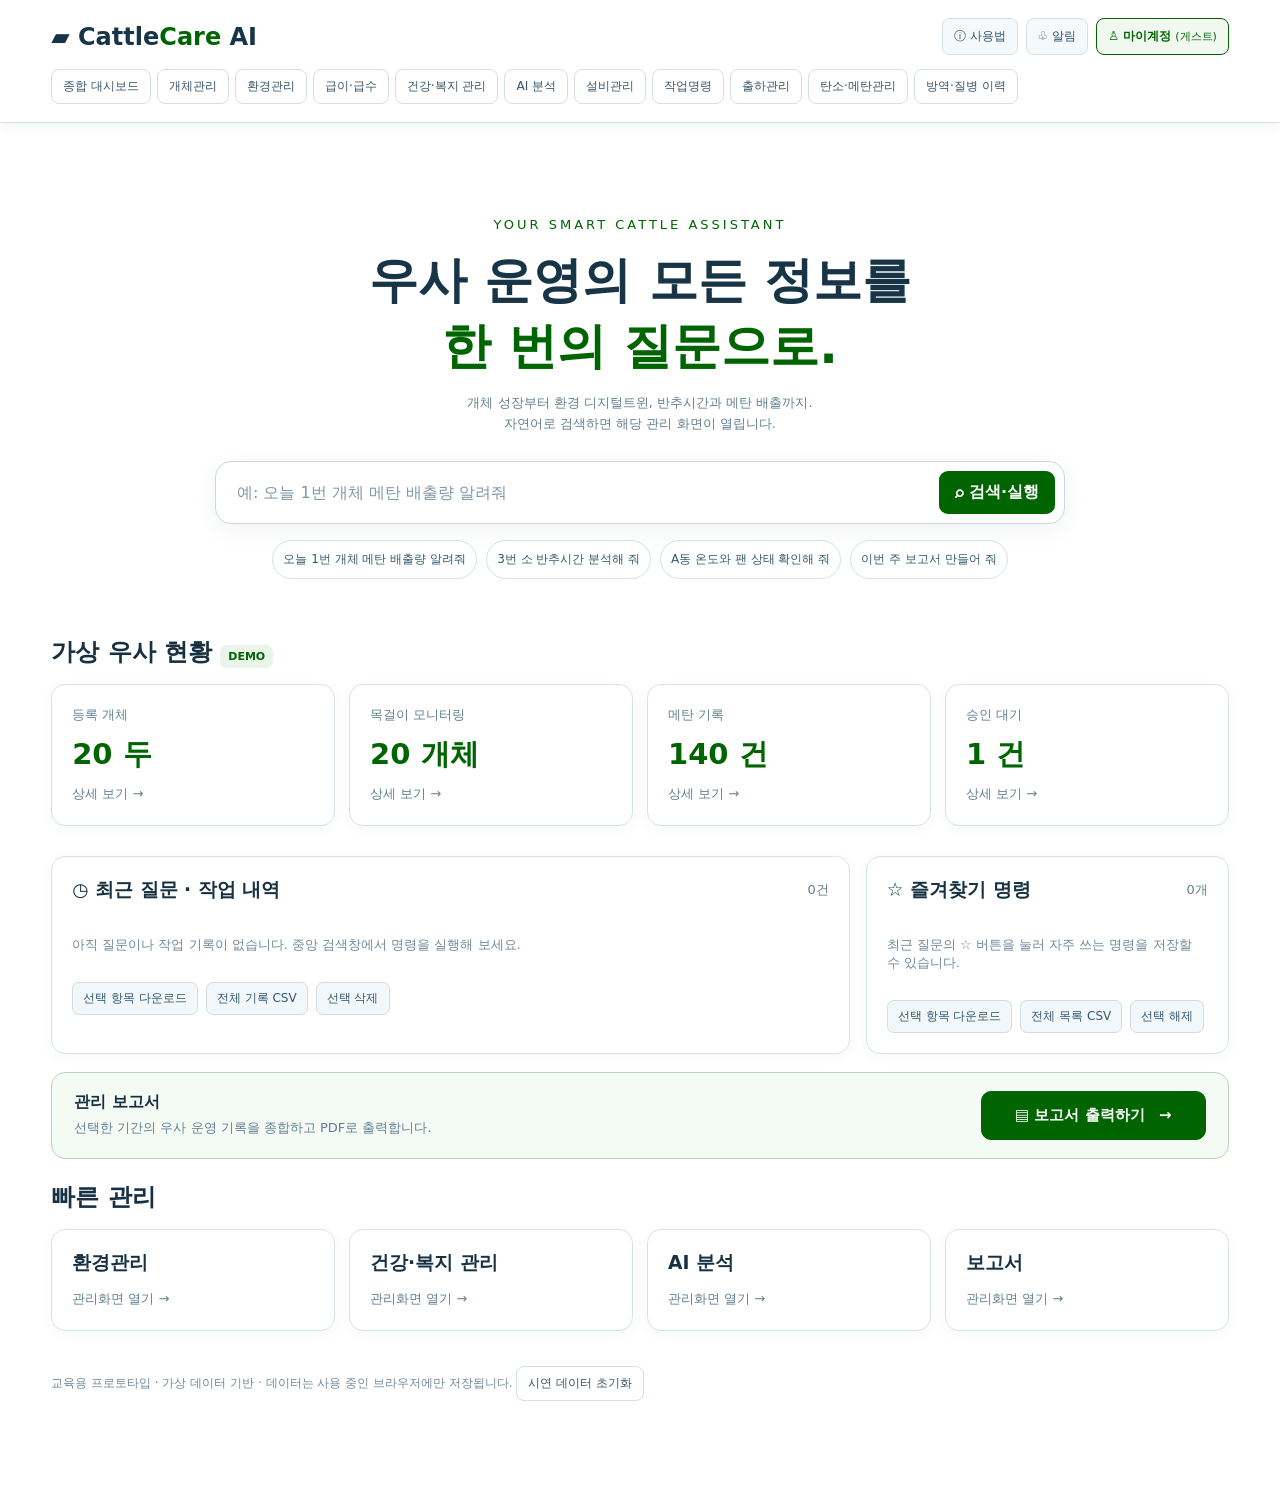
==== commit 8c8ee281: "Use white background and #006400 forest green accents" ====
--- a/index.html
+++ b/index.html
@@ -48,6 +48,24 @@
 .foot{color:#71899b}
 @media(max-width:760px){.top{align-items:flex-start;gap:10px;flex-wrap:wrap}.brand-side{gap:10px}}
 .top-actions .account-button{background:#e7f5f0;color:#155b4b;border:1px solid #a9d8c8;font-weight:750}.top-actions .account-button:hover{background:#d2f0e4}.account-name{font-weight:500;font-size:11px}@media(max-width:600px){.account-name{display:none}}
+
+/* User-selected forest green: #006400 on white */
+:root{--accent:#006400;background:#ffffff}
+body{background:#ffffff}
+.logo span,.hero h1 em,.big{color:#006400}
+nav button.active,nav button:hover{color:#006400;border-color:#006400;background:#f0f8f0}
+.button{background:#006400;color:#ffffff}
+.button:hover{background:#004d00}
+.chips button:hover,.card:hover{border-color:#006400}
+.badge{color:#006400;background:#eaf5ea}
+.history-item input[type=checkbox]{accent-color:#006400}
+.account-button,.top-actions .account-button{color:#006400;border-color:#006400;background:#f0f8f0}
+.account-button:hover,.top-actions .account-button:hover{background:#e4f0e4}
+.top-actions button:hover{border-color:#006400}
+.result{border-color:#006400;background:#f2f9f2;color:#154615}
+.report-actions{background:#f4faf4;border-color:#b8d5b8}
+.report-actions .report-launch{background:#006400;color:#fff;border-color:#006400}
+.report-actions .report-launch:hover{background:#004d00}
 </style></head><body><div id="root"></div>
 <script>
 const names=['종합 대시보드','개체관리','환경관리','급이·급수','건강·복지 관리','AI 분석','설비관리','작업명령','출하관리','탄소·메탄관리','방역·질병 이력'];
@@ -73,7 +91,7 @@
 const records=(name,id)=>data[name].filter(r=>(!id||r.id===id)&&(!r.date||(r.date>=start&&r.date<=end))).sort((a,b)=>(a.date||'').localeCompare(b.date||''));
 const searchBox=()=>'<form class="search" id="ask"><input id="q" placeholder="예: 오늘 1번 개체 메탄 배출량 알려줘" value="'+esc(query)+'"><button class="button">⌕ 검색·실행</button></form>';
 function cards(){const cards=[['등록 개체',new Set(data['개체관리'].map(x=>x.id)).size+' 두','개체관리'],['목걸이 모니터링',new Set(data['건강·복지 관리'].map(x=>x.id)).size+' 개체','건강·복지 관리'],['메탄 기록',data['탄소·메탄관리'].length+' 건','탄소·메탄관리'],['승인 대기',data['작업명령'].filter(x=>x.status==='승인대기').length+' 건','작업명령']];return '<div class="grid">'+cards.map(([a,b,c])=>'<div class="card" data-page="'+c+'"><div class="muted">'+a+'</div><div class="big">'+b+'</div><div class="muted">상세 보기 →</div></div>').join('')+'</div>'}
-function home(){return '<div class="hero"><div class="muted" style="letter-spacing:3px;color:#72d9b5">YOUR SMART CATTLE ASSISTANT</div><h1>우사 운영의 모든 정보를<br><em>한 번의 질문으로.</em></h1><p class="muted">개체 성장부터 환경 디지털트윈, 반추시간과 메탄 배출까지.<br>자연어로 검색하면 해당 관리 화면이 열립니다.</p>'+searchBox()+'<div class="chips">'+['오늘 1번 개체 메탄 배출량 알려줘','3번 소 반추시간 분석해 줘','A동 온도와 팬 상태 확인해 줘','이번 주 보고서 만들어 줘'].map(q=>'<button data-query="'+esc(q)+'">'+esc(q)+'</button>').join('')+'</div></div><h2>가상 우사 현황 <span class="badge">DEMO</span></h2>'+cards()+historyPanel()+'<h2>빠른 관리</h2><div class="grid">'+['환경관리','건강·복지 관리','AI 분석','보고서'].map(n=>'<div class="card" data-page="'+n+'"><h3>'+n+'</h3><span class="muted">관리화면 열기 →</span></div>').join('')+'</div>'}
+function home(){return '<div class="hero"><div class="muted" style="letter-spacing:3px;color:#006400">YOUR SMART CATTLE ASSISTANT</div><h1>우사 운영의 모든 정보를<br><em>한 번의 질문으로.</em></h1><p class="muted">개체 성장부터 환경 디지털트윈, 반추시간과 메탄 배출까지.<br>자연어로 검색하면 해당 관리 화면이 열립니다.</p>'+searchBox()+'<div class="chips">'+['오늘 1번 개체 메탄 배출량 알려줘','3번 소 반추시간 분석해 줘','A동 온도와 팬 상태 확인해 줘','이번 주 보고서 만들어 줘'].map(q=>'<button data-query="'+esc(q)+'">'+esc(q)+'</button>').join('')+'</div></div><h2>가상 우사 현황 <span class="badge">DEMO</span></h2>'+cards()+historyPanel()+'<h2>빠른 관리</h2><div class="grid">'+['환경관리','건강·복지 관리','AI 분석','보고서'].map(n=>'<div class="card" data-page="'+n+'"><h3>'+n+'</h3><span class="muted">관리화면 열기 →</span></div>').join('')+'</div>'}
 
 let recentKey=scopedKey('recent'), favKey=scopedKey('favorites');
 function loadSaved(key){try{let r=JSON.parse(localStorage.getItem(key));return Array.isArray(r)?r:[]}catch(e){return []}}
@@ -82,7 +100,7 @@
 function downloadHistory(items,filename){if(!items.length){alert('다운로드할 기록을 선택해 주세요.');return}let rows=['유형,내용,시각',...items.map(x=>[x.kind||'검색',x.query,x.at||''].map(v=>'"'+String(v).replaceAll('"','""')+'"').join(','))];let url=URL.createObjectURL(new Blob(['\ufeff'+rows.join('\r\n')],{type:'text/csv;charset=utf-8'})),a=document.createElement('a');a.href=url;a.download=filename;a.click();URL.revokeObjectURL(url)}
 function historyInteraction(e){let target=e.target.closest('button');if(!target)return;if(target.dataset.openReport){page='보고서';query='';render();scrollTo(0,0);return;}let dataset=target.dataset;let selected=mode=>[...document.querySelectorAll('.history-check:checked')].filter(x=>x.dataset.mode===mode).map(x=>x.dataset.id);let list=mode=>loadSaved(mode==='recent'?recentKey:favKey);if(dataset.rerun){let x=list(dataset.mode).find(y=>y.id===dataset.rerun);if(x)parse(x.query);return}if(dataset.fav){let x=list('recent').find(y=>y.id===dataset.fav);if(x){let f=list('favorite');if(!f.some(y=>y.query===x.query)){f.unshift({...x,id:Date.now().toString(),kind:'즐겨찾기'});localStorage.setItem(favKey,JSON.stringify(f))}render()}return}if(dataset.unfav){localStorage.setItem(favKey,JSON.stringify(list('favorite').filter(x=>x.id!==dataset.unfav)));render();return}if(dataset.export||dataset.exportAll){let mode=dataset.export||dataset.exportAll,items=list(mode);if(dataset.export)items=items.filter(x=>selected(mode).includes(x.id));downloadHistory(items,'CattleCare_'+(mode==='recent'?'최근작업':'즐겨찾기')+'.csv');return}if(dataset.removeSelected){let mode=dataset.removeSelected,ids=selected(mode);if(!ids.length){alert('삭제할 항목을 선택해 주세요.');return}localStorage.setItem(mode==='recent'?recentKey:favKey,JSON.stringify(list(mode).filter(x=>!ids.includes(x.id))));render()}}
 document.addEventListener('click',historyInteraction);
-function graph(recs,key){const v=recs.map(x=>+x[key]).filter(Number.isFinite);if(v.length<2)return '<p class="muted">그래프에 필요한 측정 기록이 부족합니다.</p>';const vals=v.slice(-25),mn=Math.min(...vals),mx=Math.max(...vals),span=mx-mn||1,points=vals.map((x,i)=>(35+i*660/(vals.length-1))+','+(190-(x-mn)/span*140)).join(' ');return '<svg class="chart" viewBox="0 0 730 235" aria-label="기록 변화 그래프"><g stroke="#3b596a">'+[50,85,120,155,190].map(y=>'<line x1="35" x2="700" y1="'+y+'" y2="'+y+'"/>').join('')+'</g><polyline fill="none" stroke="#6ee0ba" stroke-width="3" points="'+points+'"/><text x="6" y="48" fill="#a8c3d4" font-size="12">'+fmt(mx)+'</text><text x="6" y="192" fill="#a8c3d4" font-size="12">'+fmt(mn)+'</text></svg>'}
+function graph(recs,key){const v=recs.map(x=>+x[key]).filter(Number.isFinite);if(v.length<2)return '<p class="muted">그래프에 필요한 측정 기록이 부족합니다.</p>';const vals=v.slice(-25),mn=Math.min(...vals),mx=Math.max(...vals),span=mx-mn||1,points=vals.map((x,i)=>(35+i*660/(vals.length-1))+','+(190-(x-mn)/span*140)).join(' ');return '<svg class="chart" viewBox="0 0 730 235" aria-label="기록 변화 그래프"><g stroke="#3b596a">'+[50,85,120,155,190].map(y=>'<line x1="35" x2="700" y1="'+y+'" y2="'+y+'"/>').join('')+'</g><polyline fill="none" stroke="#006400" stroke-width="3" points="'+points+'"/><text x="6" y="48" fill="#a8c3d4" font-size="12">'+fmt(mx)+'</text><text x="6" y="192" fill="#a8c3d4" font-size="12">'+fmt(mn)+'</text></svg>'}
 function summary(name,r){if(!r.length)return '조회 기간에 데이터가 없습니다.';let l=r.at(-1),s='최근 기록 '+(l.date||'')+': ';if(name==='탄소·메탄관리')s+=fmt(l.methane)+' g CH₄/일'+(+l.dmi>0?' · DMI 대비 '+fmt(l.methane/l.dmi)+' g/kg DMI':'')+'. 측정 방법: '+(l.method||'미기록');else if(name==='건강·복지 관리'){let b=r.slice(0,-1).reduce((x,y)=>x+(+y.rumination||0),0)/Math.max(1,r.length-1);s+=fmt(l.rumination)+' 분/일'+(r.length>1?' · 과거 평균 '+fmt(b)+' 분 · 변화율 '+fmt((l.rumination-b)/b*100)+'%':'')+'. 변화 감지는 건강 점검 후보일 뿐 질병 확진이 아닙니다.'}else if(name==='개체관리'){let days=Math.round((new Date(l.date)-new Date(r[0].date))/86400000);s+=fmt(l.weight)+' kg'+(days>0?' · ADG '+fmt((l.weight-r[0].weight)/days)+' kg/일':'')}else if(name==='환경관리'){let t=+l.temp,h=+l.humidity,thi=(1.8*t+32)-(0.55-0.0055*h)*(1.8*t-26);s+=fmt(t)+'℃ / '+fmt(h)+'% · THI '+fmt(thi)+' · 팬 명령 '+l.fanCmd+' / 실제 '+l.fanActual}else if(name==='급이·급수')s+='사료 공급 '+fmt(l.feed)+' kg / 잔량 '+fmt(l.leftover)+' kg / 물 사용량 '+fmt(l.water)+' L. 실제 섭취량은 별도 확인 필요.';else s+=JSON.stringify(l);return esc(s)}
 function field(key,label){let isDate=/date|planned|followup/.test(key),isNum=/weight|rumination|feeding|activity|methane|dmi|temp|humidity|feed|leftover|water|target/.test(key);return '<label class="field">'+label+'<input name="'+key+'" id="f-'+key+'" type="'+(isDate?'date':isNum?'number':'text')+'" step="any" value="'+(isDate?today():key==='id'?animal:'')+'"></label>'}
 function filter(){return '<div class="fields"><label class="field">시작일<input type="date" id="start" value="'+start+'"></label><label class="field">종료일<input type="date" id="end" value="'+end+'"></label></div><div class="actionrow"><button class="button secondary" id="apply">날짜 적용</button><button class="button secondary" id="csv">CSV 다운로드</button></div>'}
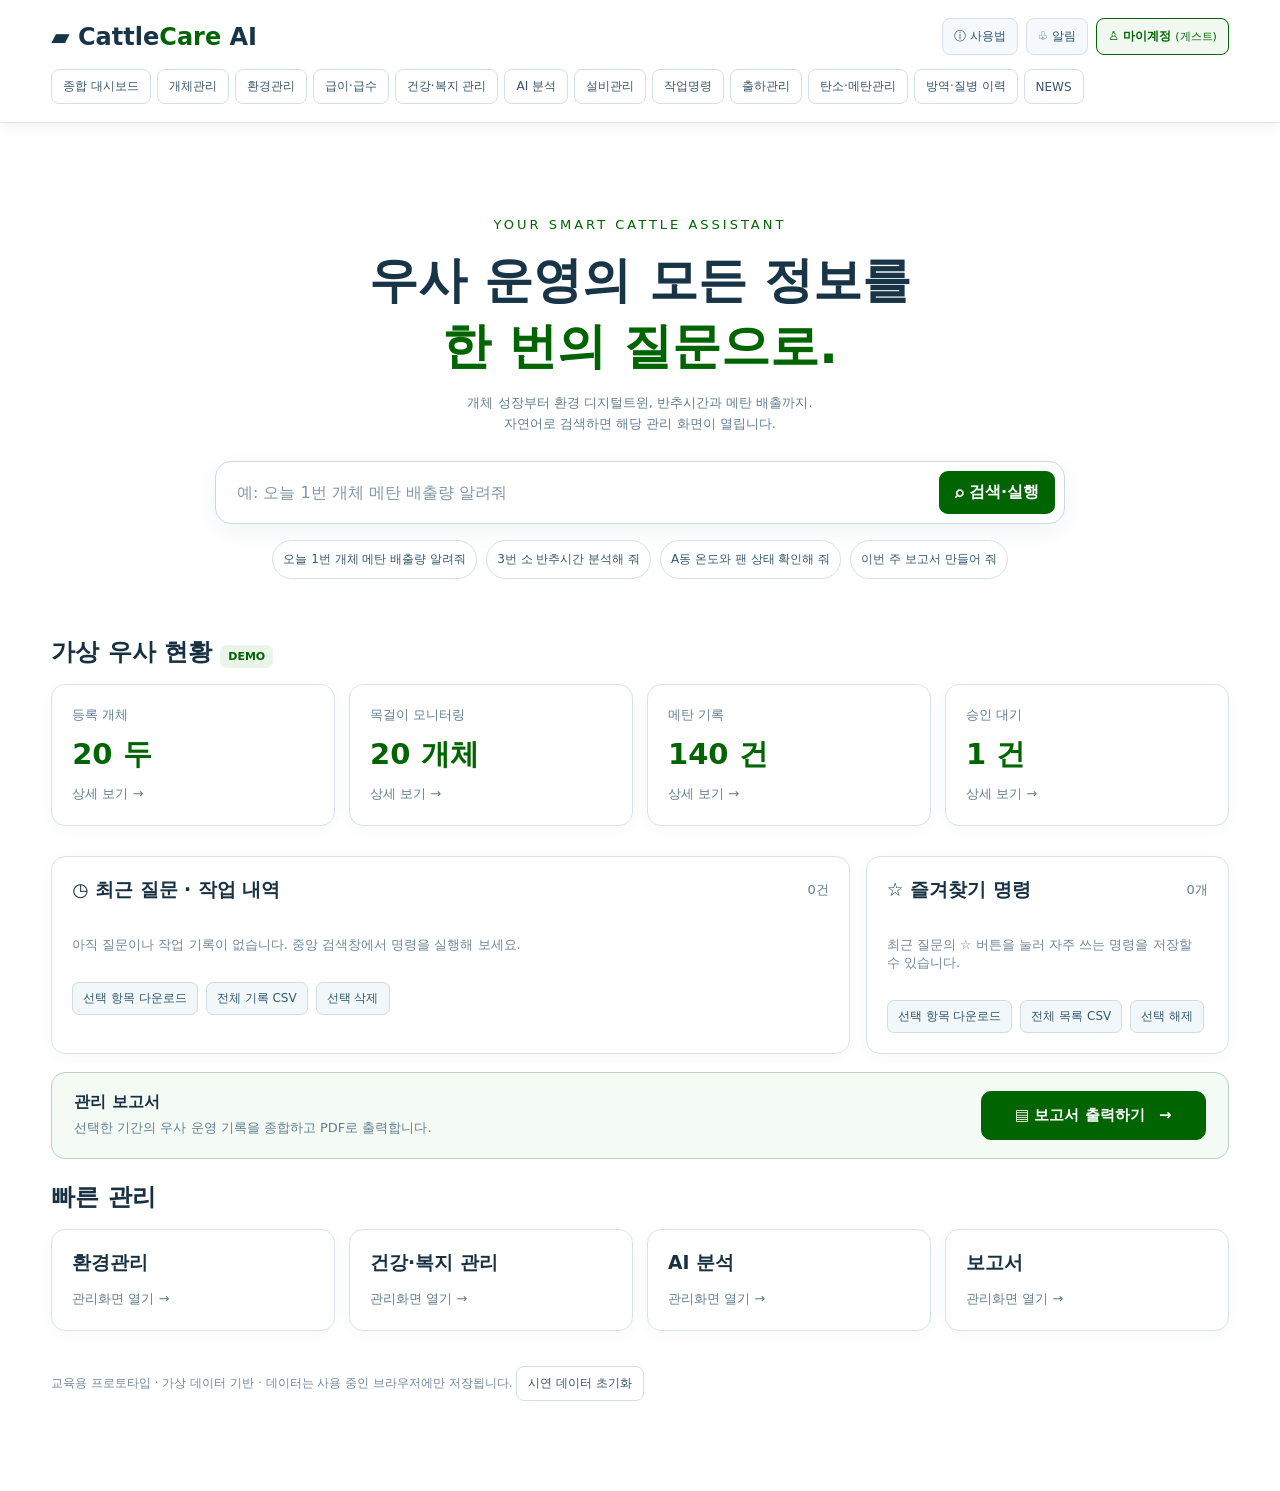
==== commit 6eca39c8: "Add NEWS tab with cattle-only regional news, saved barn location and disease coverage badges" ====
--- a/index.html
+++ b/index.html
@@ -66,9 +66,21 @@
 .report-actions{background:#f4faf4;border-color:#b8d5b8}
 .report-actions .report-launch{background:#006400;color:#fff;border-color:#006400}
 .report-actions .report-launch:hover{background:#004d00}
+
+.news-article{padding:18px 0;border-top:1px solid #e0e9e4}
+.news-article h3{font-size:16px;line-height:1.55;margin:12px 0 8px;color:#182f24}
+.news-meta{display:flex;flex-wrap:wrap;gap:9px;align-items:center;font-size:11px;color:#617a6b}
+.news-meta span:first-child{border-radius:8px;padding:5px 8px}
+.news-urgent{background:#fff0dd;color:#915300;font-weight:700}
+.news-normal{background:#edf4ed;color:#006400}
+.news-article a,.news-alert-box a,.news-open{color:#006400;text-decoration:none;font-weight:700}
+.news-open{display:inline-flex;align-items:center;padding:11px 13px;border:1px solid #b8d4b8;border-radius:8px}
+.news-alert-box{border:1px solid #e0cfac;background:#fffaf0;padding:15px 18px;border-radius:12px;margin:15px 0;color:#674921;font-size:12px;line-height:1.75}
+.news-alert-box p{margin:6px 0}
+.nav-alert-count{border-radius:99px;background:#ad4f13;color:#fff;margin-left:5px;padding:1px 6px;font-weight:700}
 </style></head><body><div id="root"></div>
 <script>
-const names=['종합 대시보드','개체관리','환경관리','급이·급수','건강·복지 관리','AI 분석','설비관리','작업명령','출하관리','탄소·메탄관리','방역·질병 이력'];
+const names=['종합 대시보드','개체관리','환경관리','급이·급수','건강·복지 관리','AI 분석','설비관리','작업명령','출하관리','탄소·메탄관리','방역·질병 이력','NEWS'];
 const today=()=>new Date().toLocaleDateString('sv-SE'),ago=n=>{let x=new Date();x.setDate(x.getDate()-n);return x.toLocaleDateString('sv-SE')};
 const schema={
 '개체관리':[['id','개체 ID'],['rfid','RFID 번호'],['breed','품종'],['date','측정일'],['weight','체중 (kg)']],
@@ -108,7 +120,7 @@
 function module(name){let perAnimal=['개체관리','급이·급수','건강·복지 관리','탄소·메탄관리','출하관리','방역·질병 이력'].includes(name),r=records(name,perAnimal?animal:null),key={'개체관리':'weight','환경관리':'temp','급이·급수':'water','건강·복지 관리':'rumination','탄소·메탄관리':'methane','출하관리':'weight'}[name];return '<h2>'+name+' <span class="badge">가상 데이터 포함</span></h2>'+(query?'<p class="result">검색된 요청: '+esc(query)+'</p>':'')+'<div class="layout"><div><div class="panel"><h3>기록 입력 / 수정</h3><form id="record" data-name="'+name+'"><div class="fields">'+schema[name].map(([k,l])=>field(k,l)).join('')+'</div><div class="actionrow"><button class="button">기록 저장</button><button class="button secondary" type="button" id="clear">초기화</button></div></form></div><div class="panel"><h3>조회 필터</h3>'+(perAnimal?'<label class="field">개체 선택<select id="animal">'+[...new Set(data['개체관리'].map(x=>x.id))].sort().map(id=>'<option '+(id===animal?'selected':'')+'>'+id+'</option>').join('')+'</select></label>':'')+filter()+'</div></div><div><div class="panel"><h3>조회 및 분석 결과</h3><div class="result">'+summary(name,r)+'</div>'+(key?graph(r,key):'')+'</div>'+(name==='환경관리'?'<div class="panel"><h3>환경 디지털트윈 · 2D 우사 현황</h3><div class="grid" style="grid-template-columns:1fr 1fr">'+['A동','B동'].map(id=>{let z=data['환경관리'].filter(x=>x.id===id).at(-1);return '<div class="card"><h3>'+id+'</h3><div class="big">'+esc(z?.temp??'미기록')+'℃</div><div class="muted">습도 '+esc(z?.humidity??'미기록')+'%<br>팬 명령 '+esc(z?.fanCmd??'미기록')+'<br>실제 상태 '+esc(z?.fanActual??'미기록')+'</div></div>'}).join('')+'</div><p class="notice">실제 장비 연결 없음. AI 알림은 관리자 점검을 보조하며, 승인 없이 제어하지 않습니다.</p><button class="button secondary" id="newTask">팬 점검 명령 생성</button></div>':'')+(name==='작업명령'?'<div class="panel"><h3>관리자 승인</h3>'+data['작업명령'].filter(x=>x.status==='승인대기').map(t=>'<p class="muted">'+esc(t.target)+' — '+esc(t.task)+' <button class="button" data-approve="'+esc(t.id)+'">승인</button> <button class="button secondary" data-hold="'+esc(t.id)+'">보류</button></p>').join('')+'</div>':'')+'<div class="panel"><h3>상세 데이터 ('+r.length+'건)</h3>'+tab(name,r)+'</div></div></div>'}
 function ai(){return '<h2>AI 분석</h2><p class="muted">실제 학습 AI가 아닌 규칙 기반 초기 분석입니다. 이상 탐지 결과는 건강 진단이 아닙니다.</p><div class="panel"><label class="field">개체 선택<select id="animal">'+[...new Set(data['개체관리'].map(x=>x.id))].map(id=>'<option '+(animal===id?'selected':'')+'>'+id+'</option>').join('')+'</select></label>'+['개체관리','건강·복지 관리','탄소·메탄관리'].map(n=>'<div class="result"><b>'+n+'</b><br>'+summary(n,records(n,animal))+'</div>').join('')+'</div>'}
 function report(){return '<h2>종합 관리보고서</h2><div class="panel">'+filter()+'<button class="button" id="print">PDF 인쇄·저장</button></div><div class="panel"><h3>우사 운영 현황 보고서</h3><div class="report">조회 기간: '+start+' ~ '+end+'\n생성일: '+today()+'\n\n'+Object.keys(schema).map(n=>n+': '+records(n,null).length+'건').join('\n')+'\n\n관측 사실 · 계산 결과 · 미확인 사항을 구분합니다.\n미기록을 0으로 대체하지 않습니다.\n원인이나 질병, 기계 고장을 자동 확정하지 않습니다.\n\n※ 가상 시연 자료를 포함합니다.</div></div>'}
-function parse(q){query=q.trim();if(!query)return;addRecent(query);let route=[['탄소·메탄관리',/메탄|탄소|배출/],['건강·복지 관리',/반추|목걸이|활동|건강/],['환경관리',/온도|습도|THI|환기|디지털트윈|팬/],['급이·급수',/사료|급이|급수|물 사용/],['출하관리',/출하/],['보고서',/보고서|리포트/],['방역·질병 이력',/방역|질병|진료/],['설비관리',/설비|센서/],['작업명령',/작업|점검/],['개체관리',/체중|성장|개체/]].find(x=>x[1].test(query));page=route?route[0]:'AI 분석';let m=query.match(/(?:C0*)?(\d{1,3})\s*(?:번|호|번 개체)/i);if(m)animal='C'+String(+m[1]).padStart(3,'0');start=/오늘/.test(query)?today():/7일|이번 주/.test(query)?ago(6):ago(30);end=today();render();scrollTo(0,0)}
+function parse(q){query=q.trim();if(!query)return;addRecent(query);let route=[['탄소·메탄관리',/메탄|탄소|배출/],['건강·복지 관리',/반추|목걸이|활동|건강/],['환경관리',/온도|습도|THI|환기|디지털트윈|팬/],['급이·급수',/사료|급이|급수|물 사용/],['출하관리',/출하/],['보고서',/보고서|리포트/],['NEWS',/뉴스|신문|기사|보도|지역 소식/],['방역·질병 이력',/방역|질병|진료/],['설비관리',/설비|센서/],['작업명령',/작업|점검/],['개체관리',/체중|성장|개체/]].find(x=>x[1].test(query));page=route?route[0]:'AI 분석';let m=query.match(/(?:C0*)?(\d{1,3})\s*(?:번|호|번 개체)/i);if(m)animal='C'+String(+m[1]).padStart(3,'0');start=/오늘/.test(query)?today():/7일|이번 주/.test(query)?ago(6):ago(30);end=today();render();scrollTo(0,0)}
 function csv(){let r=records(page,null),ks=schema[page].map(x=>x[0]),content='\ufeff'+[ks.join(','),...r.map(x=>ks.map(k=>'"'+String(x[k]??'').replaceAll('"','""')+'"').join(','))].join('\r\n');let url=URL.createObjectURL(new Blob([content],{type:'text/csv;charset=utf-8'})),a=document.createElement('a');a.href=url;a.download=page+'.csv';a.click();URL.revokeObjectURL(url)}
 
 function switchProfile(next){
@@ -133,7 +145,70 @@
  };
 }
 function showUsage(){if(document.getElementById('usageOverlay'))return;let overlay=document.createElement('div');overlay.className='usage-overlay';overlay.id='usageOverlay';overlay.innerHTML='<div class="usage-dialog" role="dialog" aria-modal="true" aria-labelledby="usageTitle"><h2 id="usageTitle">CattleCare AI 간단 사용법</h2><ol><li><strong>AI 검색:</strong> 중앙 검색창에 “오늘 1번 개체 메탄 배출량 알려줘”처럼 입력하고 Enter를 누르세요.</li><li><strong>상단 메뉴:</strong> 개체관리·환경관리·급이급수 등 상세 화면을 직접 열 수 있습니다.</li><li><strong>데이터 관리:</strong> 상세 화면에서 새 기록을 입력하고 저장·수정·삭제하세요.</li><li><strong>최근 작업:</strong> 홈 아래에서 과거 명령을 다시 실행하거나 ☆ 즐겨찾기로 저장하세요.</li><li><strong>일부 선택:</strong> 기록의 체크박스를 선택해 CSV로 다운로드하거나 삭제할 수 있습니다.</li><li><strong>보고서:</strong> 즐겨찾기 아래 “보고서 출력하기” 버튼을 누르고 기간을 설정해 PDF로 인쇄하세요.</li><li><strong>승인:</strong> 설비 점검 권고는 자동 제어가 아니며 작업명령에서 사람이 승인합니다.</li></ol><p class="muted">이 사이트는 가상 데이터 기반 교육용 시연입니다. 데이터와 검색 기록은 현재 브라우저에만 저장됩니다.</p><div class="actions"><button class="button" id="closeUsage">확인</button></div></div>';document.body.appendChild(overlay);overlay.querySelector('#closeUsage').onclick=()=>overlay.remove();overlay.addEventListener('click',e=>{if(e.target===overlay)overlay.remove()})}
-function render(){document.getElementById('root').innerHTML='<header><div class="top"><div class="brand-side"><div class="logo" data-page="홈">▰ Cattle<span>Care</span> AI</div></div><div class="top-actions"><button type="button" id="usageOpen">ⓘ 사용법</button><button type="button" id="notificationOpen" aria-label="알림 열기">♧ 알림</button><button type="button" id="accountOpen" class="account-button">♙ 마이계정 <span class="account-name">('+esc(profile||'게스트')+')</span></button></div></div><nav>'+names.map(n=>'<button data-page="'+n+'" class="'+(page===n?'active':'')+'">'+n+'</button>').join('')+'</nav></header><main>'+(page==='홈'||page==='종합 대시보드'?home():'<div style="max-width:850px;margin:auto">'+searchBox()+'</div>'+(schema[page]?module(page):page==='AI 분석'?ai():report()))+'<div class="foot">교육용 프로토타입 · 가상 데이터 기반 · 데이터는 사용 중인 브라우저에만 저장됩니다. <button class="subbtn" id="reset">시연 데이터 초기화</button></div></main>';bind()}
-function bind(){document.querySelectorAll('[data-page]').forEach(e=>e.onclick=()=>{page=e.dataset.page;query='';edit=-1;render();scrollTo(0,0)});document.querySelectorAll('[data-query]').forEach(e=>e.onclick=()=>parse(e.dataset.query));document.querySelector('#ask')?.addEventListener('submit',e=>{e.preventDefault();parse(document.getElementById('q').value)});document.querySelector('#animal')?.addEventListener('change',e=>{animal=e.target.value;render()});document.querySelector('#apply')?.addEventListener('click',()=>{start=document.getElementById('start').value;end=document.getElementById('end').value;render()});document.querySelector('#csv')?.addEventListener('click',()=>{if(schema[page])csv()});document.querySelector('#print')?.addEventListener('click',()=>print());document.querySelector('#record')?.addEventListener('submit',e=>{e.preventDefault();let n=e.target.dataset.name,record=Object.fromEntries(new FormData(e.target).entries());schema[n].forEach(([k])=>{if(/weight|rumination|feeding|activity|methane|dmi|temp|humidity|feed|leftover|water|target/.test(k))record[k]=record[k]===''?null:+record[k]});if(edit>=0){data[n][edit]={...record,demo:false};edit=-1}else data[n].push({...record,demo:false});addRecent(n+' 기록 저장','입력');persist();render()});document.querySelector('#clear')?.addEventListener('click',()=>{edit=-1;render()});document.querySelectorAll('[data-edit]').forEach(e=>e.onclick=()=>{edit=+e.dataset.edit;let r=data[page][edit];schema[page].forEach(([k])=>{document.getElementById('f-'+k).value=r[k]??''});document.getElementById('record').scrollIntoView({behavior:'smooth'})});document.querySelectorAll('[data-del]').forEach(e=>e.onclick=()=>{if(confirm('기록을 삭제할까요?')){data[page].splice(+e.dataset.del,1);persist();render()}});document.querySelector('#newTask')?.addEventListener('click',()=>{data['작업명령'].push({id:'W'+Date.now().toString().slice(-6),date:today(),target:'A동 환기팬',task:'실제 회전·통신 상태 점검',status:'승인대기'});persist();alert('점검 요청이 관리자 승인 대기에 추가되었습니다.')});document.querySelectorAll('[data-approve],[data-hold]').forEach(e=>e.onclick=()=>{let id=e.dataset.approve||e.dataset.hold,r=data['작업명령'].find(x=>x.id===id);if(r){r.status=e.dataset.approve?'승인':'보류';addRecent(r.target+' — '+r.task+' ('+r.status+')','작업')}persist();render()});document.getElementById('accountOpen')?.addEventListener('click',showAccount);document.getElementById('usageOpen')?.addEventListener('click',showUsage);document.getElementById('notificationOpen')?.addEventListener('click',()=>{page='작업명령';query='';render()});document.querySelector('#reset')?.addEventListener('click',()=>{if(confirm('모든 입력 기록을 지우고 초기화할까요?')){data=generate();persist();render()}})}
-render();
+
+const regions=['서울특별시','부산광역시','대구광역시','인천광역시','광주광역시','대전광역시','울산광역시','세종특별자치시','경기도','강원특별자치도','충청북도','충청남도','전북특별자치도','전라남도','경상북도','경상남도','제주특별자치도'];
+let newsFeed=null,newsError='',newsUrgentOnly=false,newsLoading=false;
+const barnLocationKey=()=>scopedKey('barn-location');
+function farmLocation(){try{return JSON.parse(localStorage.getItem(barnLocationKey()))||{province:'',city:'',farm:'',species:'소'}}catch(e){return {province:'',city:'',farm:'',species:'소'}}}
+function saveRegion(){
+ let province=document.getElementById('newsProvince')?.value||'',city=document.getElementById('newsCity')?.value.trim().slice(0,35)||'',farm=document.getElementById('newsFarm')?.value.trim().slice(0,35)||'';
+ if(!province){alert('우사가 있는 시·도를 선택해 주세요.');return}
+ localStorage.setItem(barnLocationKey(),JSON.stringify({province,city,farm,species:'소'}));
+ newsUrgentOnly=false;render()
+}
+function textEscape(v){return esc(v).replace(/&quot;/g,'&quot;')}
+function newsRank(a,loc){
+ let target=loc.province||'',city=loc.city||'';
+ let text=[a.title,a.region,a.description].join(' ');
+ let regionMatch=target&&text.includes(target);
+ let cityMatch=city&&text.includes(city);
+ let important=/구제역|럼피스킨|발생|확진|긴급|방역|전염병/.test(a.title||'');
+ return (cityMatch?200:0)+(regionMatch?70:0)+(important?12:0)+(a.category==='disease'?15:0);
+}
+function selectedNews(){
+ let items=Array.isArray(newsFeed?.articles)?newsFeed.articles:[];
+ let loc=farmLocation();
+ items=items.filter(x=>x&&typeof x.title==='string'&&typeof x.url==='string'&&/^https:\/\//.test(x.url));
+ let unique=new Set();
+ return items.filter(x=>{let k=x.title.trim();if(unique.has(k))return false;unique.add(k);return true})
+ .filter(x=>!newsUrgentOnly||x.category==='disease')
+ .sort((a,b)=>newsRank(b,loc)-newsRank(a,loc)||(b.published||'').localeCompare(a.published||''))
+ .slice(0,36)
+}
+function newsPage(){
+ const loc=farmLocation(),items=selectedNews(), all=Array.isArray(newsFeed?.articles)?newsFeed.articles:[], emergency=all.filter(x=>x.category==='disease').length;
+ const opt=regions.map(r=>'<option '+(loc.province===r?'selected':'')+'>'+esc(r)+'</option>').join('');
+ const articles=items.length?items.map(a=>{
+  let regional=(loc.city&&[a.title,a.region].join(' ').includes(loc.city))?'시·군 일치':(loc.province&&[a.title,a.region].join(' ').includes(loc.province))?'시·도 일치':'전국·기타';
+  let info=a.category==='disease'?'질병 관련 보도 · 공식 확인 필요':'축산 뉴스';
+  return '<article class="news-article"><div class="news-meta"><span class="'+(a.category==='disease'?'news-urgent':'news-normal')+'">'+info+'</span><span>'+regional+'</span><span>'+esc(a.publisher||'뉴스 검색')+'</span><span>'+esc((a.published||'').slice(0,16).replace('T',' '))+'</span></div><h3>'+esc(a.title)+'</h3><a href="'+esc(a.url)+'" target="_blank" rel="noopener noreferrer">기사 원문 열기 ↗</a></article>'
+ }).join(''):'<div class="empty-state">표시할 기사가 없습니다. 뉴스 수집 작업이 아직 실행되지 않았거나 해당 조건에 맞는 기사가 없을 수 있습니다. 아래 원문 검색으로 최신 보도를 확인해 주세요.</div>';
+ const googleQuery=encodeURIComponent((loc.city||loc.province||'')+' (소 OR 한우 OR 구제역 OR 럼피스킨)');
+ const gnews='https://news.google.com/search?q='+googleQuery+'&hl=ko&gl=KR&ceid=KR%3Ako';
+ return '<h2>NEWS · 우리 우사 주변 축산 소식</h2><p class="muted">등록된 우사 위치와 축종(소)을 기준으로 지역 기사와 방역 관련 보도를 우선 정렬합니다. 기사에 나온 지역을 비교하는 방식이며 농장과 발생 장소 사이의 실제 거리나 공식 방역대는 계산하지 않습니다.</p>'
+ +'<div class="panel"><h3>우사 위치 등록</h3><div class="fields"><label class="field">우사 이름<input id="newsFarm" maxlength="35" value="'+esc(loc.farm||'')+'" placeholder="예: 제1우사"></label><label class="field">축종<select disabled><option>소 (한우·육우·젖소)</option></select></label><label class="field">시·도<select id="newsProvince"><option value="">지역 선택</option>'+opt+'</select></label><label class="field">시·군·구<input id="newsCity" maxlength="35" value="'+esc(loc.city||'')+'" placeholder="예: 이천시"></label></div><div class="actionrow"><button type="button" class="button" id="newsRegionSave">위치 저장 · 뉴스 맞춤 설정</button><button type="button" class="button secondary" id="newsRefresh">기사 새로 확인</button></div><p class="muted">주소 전체나 GPS 좌표는 수집하지 않습니다. 지역 설정은 이 브라우저에만 저장됩니다.</p></div>'
+ +'<div class="panel"><div class="section-head"><h3>소 관련 최신 뉴스</h3><span class="badge">'+(loc.city||loc.province||'전국')+' 우선</span></div><div class="actionrow"><button type="button" class="button '+(newsUrgentOnly?'secondary':'')+'" id="newsAll">전체 기사</button><button type="button" class="button '+(newsUrgentOnly?'':'secondary')+'" id="newsUrgent">전염병 관련 기사 '+(emergency||'')+'</button><a class="news-open" target="_blank" rel="noopener noreferrer" href="'+gnews+'">구글 뉴스 최신 검색 ↗</a></div><p class="muted">최근 수집: '+esc(newsFeed?.updated_at||'아직 수집되지 않음')+' · '+(newsLoading?'불러오는 중':newsError?esc(newsError):'정기 수집 기반')+'</p>'
+ +'<div class="news-alert-box"><strong>전염병 보도 알림 기준</strong><p>기사 제목에 구제역·럼피스킨 등 키워드가 있으면 ‘질병 관련 보도’로 분류합니다. 이는 실제 발생 확정이나 공식 긴급경보가 아닙니다. 농장 대응은 국가가축방역통합시스템(KAHIS) 공식 발표 및 관할 방역기관 안내로 확인해야 합니다.</p><a target="_blank" rel="noopener noreferrer" href="https://www.kahis.go.kr/">공식 가축방역 정보 확인 ↗</a></div>'+articles+'</div>'
+ +'<div class="panel"><h3>언론사·공식 정보 바로가기</h3><div class="actionrow"><a class="news-open" target="_blank" rel="noopener noreferrer" href="https://www.chuksannews.co.kr/">축산신문 ↗</a><a class="news-open" target="_blank" rel="noopener noreferrer" href="https://www.aflnews.co.kr/">농수축산신문 ↗</a><a class="news-open" target="_blank" rel="noopener noreferrer" href="https://www.kahis.go.kr/">KAHIS 방역 정보 ↗</a></div></div>';
+}
+function updateAlertBadge(){
+ let el=document.getElementById('alertCount');if(!el)return;
+ const loc=farmLocation();const all=Array.isArray(newsFeed?.articles)?newsFeed.articles:[],now=Date.now();
+ let n=all.filter(x=>x.category==='disease'&&x.published&&now-new Date(x.published).getTime()<72*3600*1000&&now>=new Date(x.published).getTime()).filter(x=>!loc.province||[x.title,x.region].join(' ').includes(loc.province)||loc.city&&[x.title,x.region].join(' ').includes(loc.city)).length;
+ el.style.display=n?'inline-flex':'none';el.textContent=n>9?'9+':String(n);el.title='최근 72시간 질병 관련 보도 '+n+'건 (공식 확정 아님)';
+}
+async function loadNews(){
+ if(newsLoading)return;
+ newsLoading=true;newsError='';if(page==='NEWS')render();
+ try{
+  let resp=await fetch('./news.json?v='+Date.now(),{cache:'no-store'});
+  if(!resp.ok)throw Error('뉴스 파일 미게시 ('+resp.status+')');
+  let parsed=await resp.json();if(!Array.isArray(parsed.articles))throw Error('뉴스 데이터 형식 오류');
+  newsFeed=parsed;
+ }catch(e){newsError='뉴스 자동 수집 결과를 가져오지 못했습니다. 원문 검색 링크를 이용하세요.'}
+ finally{newsLoading=false;if(page==='NEWS')render();else updateAlertBadge()}
+}
+function render(){document.getElementById('root').innerHTML='<header><div class="top"><div class="brand-side"><div class="logo" data-page="홈">▰ Cattle<span>Care</span> AI</div></div><div class="top-actions"><button type="button" id="usageOpen">ⓘ 사용법</button><button type="button" id="notificationOpen" aria-label="알림 열기">♧ 알림 <span id="alertCount" class="nav-alert-count" style="display:none"></span></button><button type="button" id="accountOpen" class="account-button">♙ 마이계정 <span class="account-name">('+esc(profile||'게스트')+')</span></button></div></div><nav>'+names.map(n=>'<button data-page="'+n+'" class="'+(page===n?'active':'')+'">'+n+'</button>').join('')+'</nav></header><main>'+(page==='홈'||page==='종합 대시보드'?home():'<div style="max-width:850px;margin:auto">'+searchBox()+'</div>'+(schema[page]?module(page):page==='AI 분석'?ai():page==='NEWS'?newsPage():report()))+'<div class="foot">교육용 프로토타입 · 가상 데이터 기반 · 데이터는 사용 중인 브라우저에만 저장됩니다. <button class="subbtn" id="reset">시연 데이터 초기화</button></div></main>';bind();updateAlertBadge()}
+function bind(){document.querySelectorAll('[data-page]').forEach(e=>e.onclick=()=>{page=e.dataset.page;query='';edit=-1;render();scrollTo(0,0)});document.querySelectorAll('[data-query]').forEach(e=>e.onclick=()=>parse(e.dataset.query));document.querySelector('#ask')?.addEventListener('submit',e=>{e.preventDefault();parse(document.getElementById('q').value)});document.querySelector('#animal')?.addEventListener('change',e=>{animal=e.target.value;render()});document.querySelector('#apply')?.addEventListener('click',()=>{start=document.getElementById('start').value;end=document.getElementById('end').value;render()});document.querySelector('#csv')?.addEventListener('click',()=>{if(schema[page])csv()});document.querySelector('#print')?.addEventListener('click',()=>print());document.querySelector('#record')?.addEventListener('submit',e=>{e.preventDefault();let n=e.target.dataset.name,record=Object.fromEntries(new FormData(e.target).entries());schema[n].forEach(([k])=>{if(/weight|rumination|feeding|activity|methane|dmi|temp|humidity|feed|leftover|water|target/.test(k))record[k]=record[k]===''?null:+record[k]});if(edit>=0){data[n][edit]={...record,demo:false};edit=-1}else data[n].push({...record,demo:false});addRecent(n+' 기록 저장','입력');persist();render()});document.querySelector('#clear')?.addEventListener('click',()=>{edit=-1;render()});document.querySelectorAll('[data-edit]').forEach(e=>e.onclick=()=>{edit=+e.dataset.edit;let r=data[page][edit];schema[page].forEach(([k])=>{document.getElementById('f-'+k).value=r[k]??''});document.getElementById('record').scrollIntoView({behavior:'smooth'})});document.querySelectorAll('[data-del]').forEach(e=>e.onclick=()=>{if(confirm('기록을 삭제할까요?')){data[page].splice(+e.dataset.del,1);persist();render()}});document.querySelector('#newTask')?.addEventListener('click',()=>{data['작업명령'].push({id:'W'+Date.now().toString().slice(-6),date:today(),target:'A동 환기팬',task:'실제 회전·통신 상태 점검',status:'승인대기'});persist();alert('점검 요청이 관리자 승인 대기에 추가되었습니다.')});document.querySelectorAll('[data-approve],[data-hold]').forEach(e=>e.onclick=()=>{let id=e.dataset.approve||e.dataset.hold,r=data['작업명령'].find(x=>x.id===id);if(r){r.status=e.dataset.approve?'승인':'보류';addRecent(r.target+' — '+r.task+' ('+r.status+')','작업')}persist();render()});document.getElementById('accountOpen')?.addEventListener('click',showAccount);document.getElementById('newsRegionSave')?.addEventListener('click',saveRegion);document.getElementById('newsRefresh')?.addEventListener('click',loadNews);document.getElementById('newsAll')?.addEventListener('click',()=>{newsUrgentOnly=false;render()});document.getElementById('newsUrgent')?.addEventListener('click',()=>{newsUrgentOnly=true;render()});document.getElementById('usageOpen')?.addEventListener('click',showUsage);document.getElementById('notificationOpen')?.addEventListener('click',()=>{page='NEWS';newsUrgentOnly=true;query='';render()});document.querySelector('#reset')?.addEventListener('click',()=>{if(confirm('모든 입력 기록을 지우고 초기화할까요?')){data=generate();persist();render()}})}
+render();loadNews();
 </script></body></html>
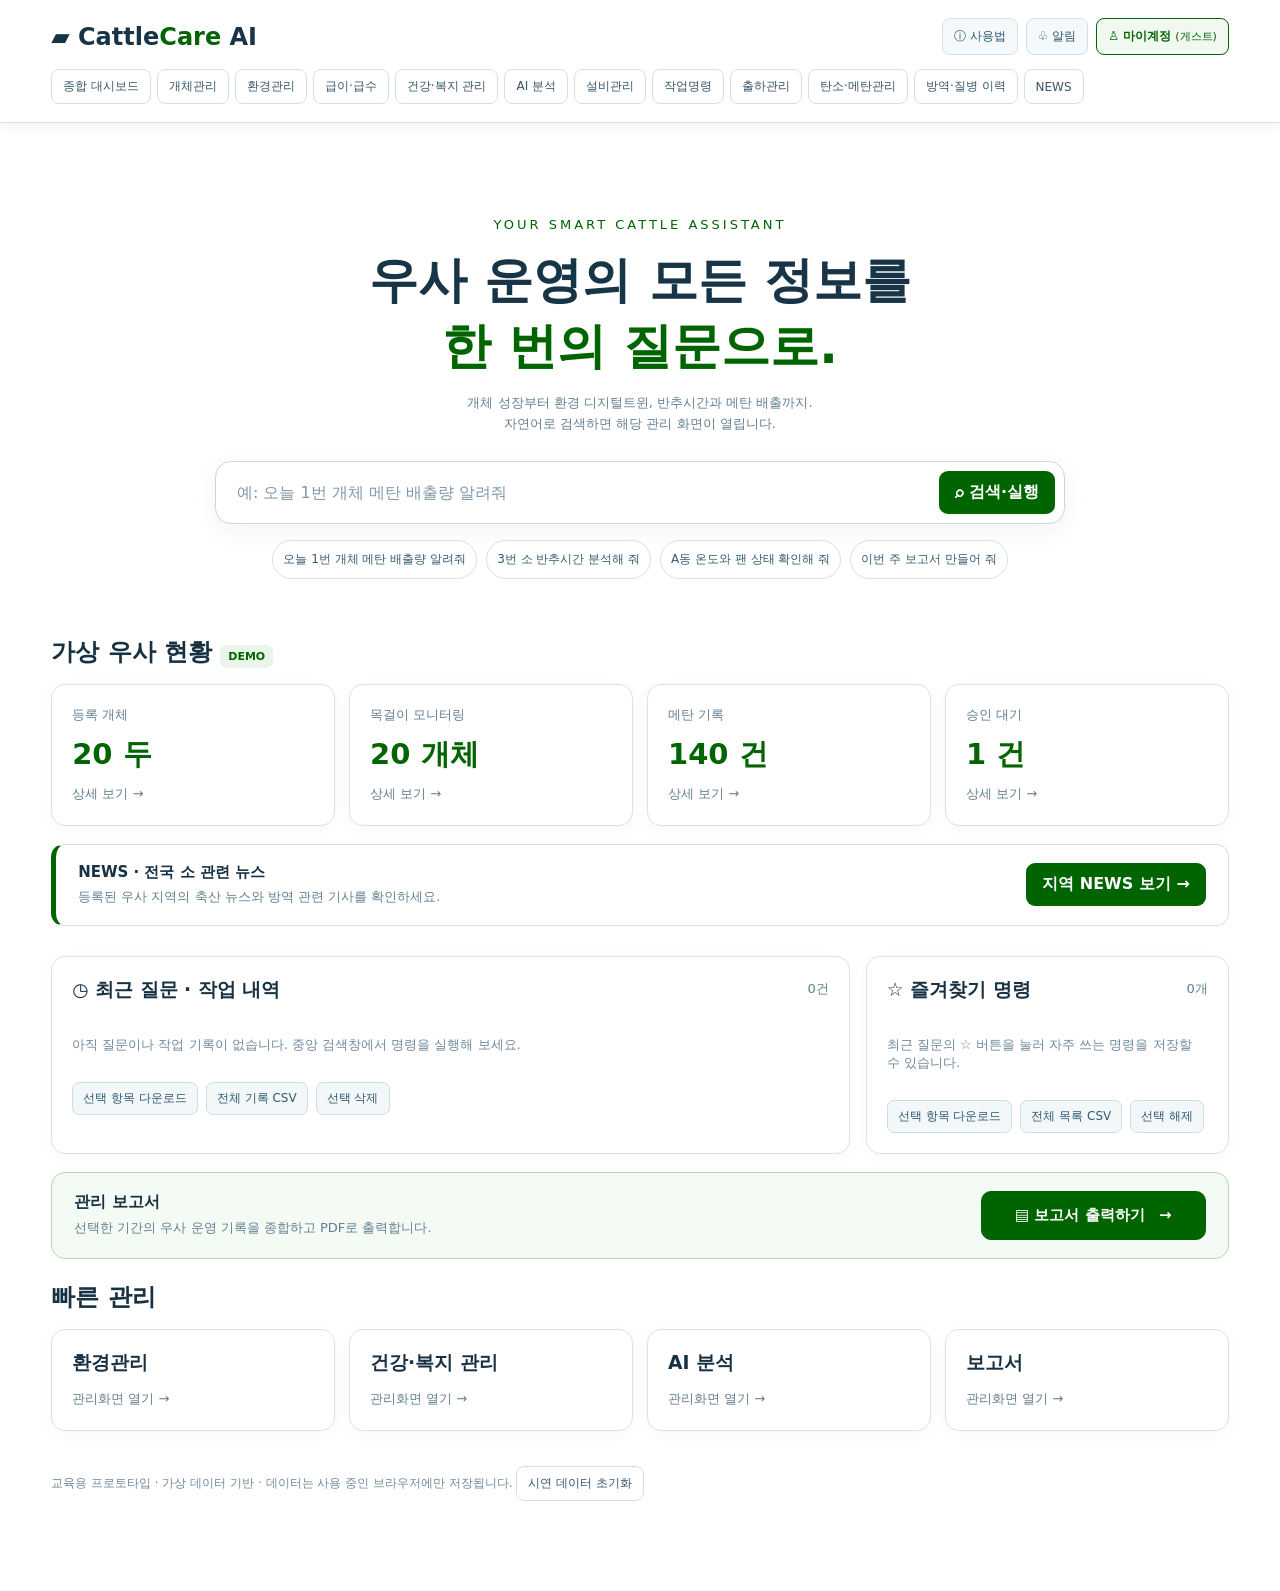
==== commit 5ca95712: "Add regional NEWS preview to homepage" ====
--- a/index.html
+++ b/index.html
@@ -78,6 +78,7 @@
 .news-alert-box{border:1px solid #e0cfac;background:#fffaf0;padding:15px 18px;border-radius:12px;margin:15px 0;color:#674921;font-size:12px;line-height:1.75}
 .news-alert-box p{margin:6px 0}
 .nav-alert-count{border-radius:99px;background:#ad4f13;color:#fff;margin-left:5px;padding:1px 6px;font-weight:700}
+.news-home-preview{display:flex;justify-content:space-between;gap:16px;align-items:center;background:#fff;border:1px solid #d4e4da;border-left:5px solid #006400;border-radius:13px;padding:17px 22px;margin:18px 0 30px}.news-home-preview strong{font-size:15px}.news-home-preview p{margin:5px 0 0}@media(max-width:650px){.news-home-preview{flex-direction:column;align-items:stretch}}
 </style></head><body><div id="root"></div>
 <script>
 const names=['종합 대시보드','개체관리','환경관리','급이·급수','건강·복지 관리','AI 분석','설비관리','작업명령','출하관리','탄소·메탄관리','방역·질병 이력','NEWS'];
@@ -103,7 +104,7 @@
 const records=(name,id)=>data[name].filter(r=>(!id||r.id===id)&&(!r.date||(r.date>=start&&r.date<=end))).sort((a,b)=>(a.date||'').localeCompare(b.date||''));
 const searchBox=()=>'<form class="search" id="ask"><input id="q" placeholder="예: 오늘 1번 개체 메탄 배출량 알려줘" value="'+esc(query)+'"><button class="button">⌕ 검색·실행</button></form>';
 function cards(){const cards=[['등록 개체',new Set(data['개체관리'].map(x=>x.id)).size+' 두','개체관리'],['목걸이 모니터링',new Set(data['건강·복지 관리'].map(x=>x.id)).size+' 개체','건강·복지 관리'],['메탄 기록',data['탄소·메탄관리'].length+' 건','탄소·메탄관리'],['승인 대기',data['작업명령'].filter(x=>x.status==='승인대기').length+' 건','작업명령']];return '<div class="grid">'+cards.map(([a,b,c])=>'<div class="card" data-page="'+c+'"><div class="muted">'+a+'</div><div class="big">'+b+'</div><div class="muted">상세 보기 →</div></div>').join('')+'</div>'}
-function home(){return '<div class="hero"><div class="muted" style="letter-spacing:3px;color:#006400">YOUR SMART CATTLE ASSISTANT</div><h1>우사 운영의 모든 정보를<br><em>한 번의 질문으로.</em></h1><p class="muted">개체 성장부터 환경 디지털트윈, 반추시간과 메탄 배출까지.<br>자연어로 검색하면 해당 관리 화면이 열립니다.</p>'+searchBox()+'<div class="chips">'+['오늘 1번 개체 메탄 배출량 알려줘','3번 소 반추시간 분석해 줘','A동 온도와 팬 상태 확인해 줘','이번 주 보고서 만들어 줘'].map(q=>'<button data-query="'+esc(q)+'">'+esc(q)+'</button>').join('')+'</div></div><h2>가상 우사 현황 <span class="badge">DEMO</span></h2>'+cards()+historyPanel()+'<h2>빠른 관리</h2><div class="grid">'+['환경관리','건강·복지 관리','AI 분석','보고서'].map(n=>'<div class="card" data-page="'+n+'"><h3>'+n+'</h3><span class="muted">관리화면 열기 →</span></div>').join('')+'</div>'}
+function home(){return '<div class="hero"><div class="muted" style="letter-spacing:3px;color:#006400">YOUR SMART CATTLE ASSISTANT</div><h1>우사 운영의 모든 정보를<br><em>한 번의 질문으로.</em></h1><p class="muted">개체 성장부터 환경 디지털트윈, 반추시간과 메탄 배출까지.<br>자연어로 검색하면 해당 관리 화면이 열립니다.</p>'+searchBox()+'<div class="chips">'+['오늘 1번 개체 메탄 배출량 알려줘','3번 소 반추시간 분석해 줘','A동 온도와 팬 상태 확인해 줘','이번 주 보고서 만들어 줘'].map(q=>'<button data-query="'+esc(q)+'">'+esc(q)+'</button>').join('')+'</div></div><h2>가상 우사 현황 <span class="badge">DEMO</span></h2>'+cards()+homeNewsPreview()+historyPanel()+'<h2>빠른 관리</h2><div class="grid">'+['환경관리','건강·복지 관리','AI 분석','보고서'].map(n=>'<div class="card" data-page="'+n+'"><h3>'+n+'</h3><span class="muted">관리화면 열기 →</span></div>').join('')+'</div>'}
 
 let recentKey=scopedKey('recent'), favKey=scopedKey('favorites');
 function loadSaved(key){try{let r=JSON.parse(localStorage.getItem(key));return Array.isArray(r)?r:[]}catch(e){return []}}
@@ -175,6 +176,12 @@
  .sort((a,b)=>newsRank(b,loc)-newsRank(a,loc)||(b.published||'').localeCompare(a.published||''))
  .slice(0,36)
 }
+
+function homeNewsPreview(){
+ let loc=farmLocation(),a=Array.isArray(newsFeed?.articles)?newsFeed.articles:[],now=Date.now();
+ let n=a.filter(x=>x.category==='disease'&&x.published&&now-new Date(x.published).getTime()<72*3600000&&now>=new Date(x.published).getTime()).filter(x=>!loc.province||[x.title,x.region].join(' ').includes(loc.province)||loc.city&&[x.title,x.region].join(' ').includes(loc.city)).length;
+ return '<div class="news-home-preview"><div><strong>NEWS · '+esc(loc.city||loc.province||'전국')+' 소 관련 뉴스</strong><p class="muted">'+(n?'최근 72시간 지역 연관 질병 보도 '+n+'건 · 공식 확인 필요':'등록된 우사 지역의 축산 뉴스와 방역 관련 기사를 확인하세요.')+'</p></div><button type="button" class="button" data-page="NEWS">지역 NEWS 보기 →</button></div>'
+}
 function newsPage(){
  const loc=farmLocation(),items=selectedNews(), all=Array.isArray(newsFeed?.articles)?newsFeed.articles:[], emergency=all.filter(x=>x.category==='disease').length;
  const opt=regions.map(r=>'<option '+(loc.province===r?'selected':'')+'>'+esc(r)+'</option>').join('');
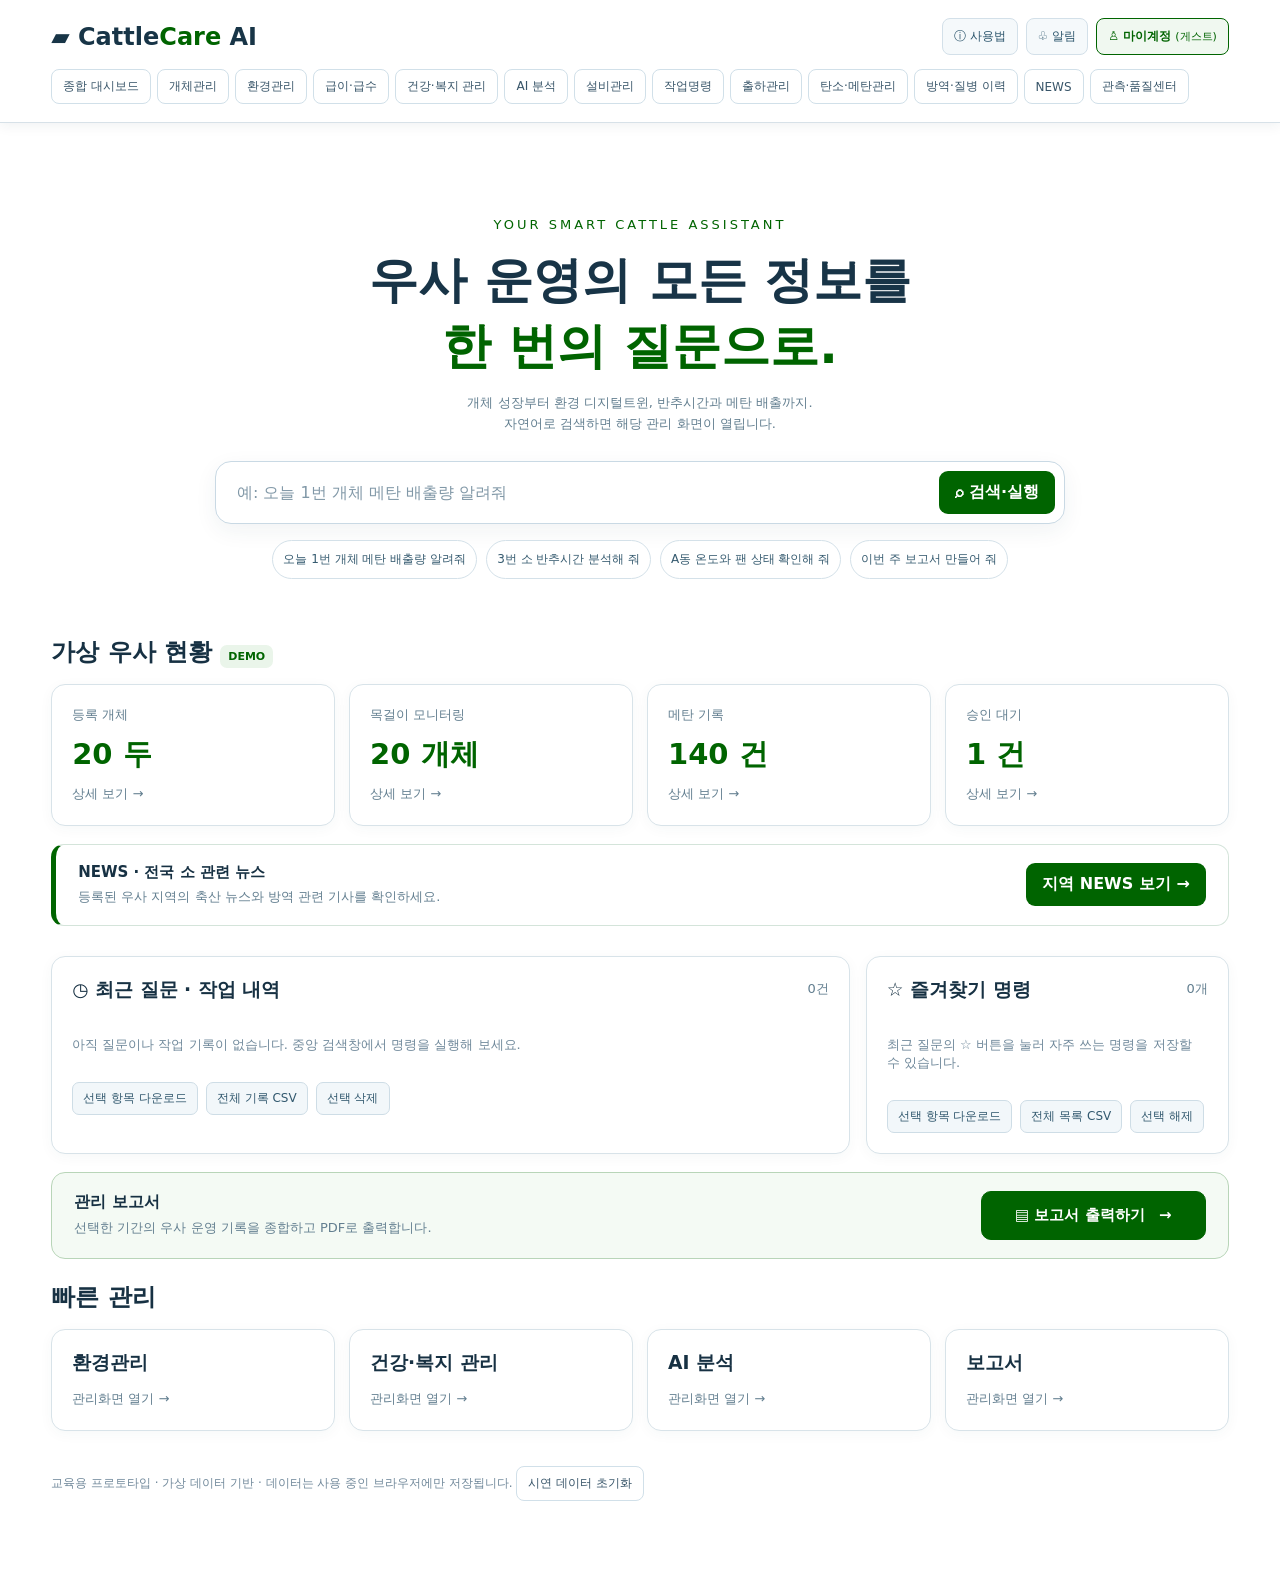
==== commit c39e59b8: "Link observation center without changing existing features" ====
--- a/index.html
+++ b/index.html
@@ -218,4 +218,4 @@
 function render(){document.getElementById('root').innerHTML='<header><div class="top"><div class="brand-side"><div class="logo" data-page="홈">▰ Cattle<span>Care</span> AI</div></div><div class="top-actions"><button type="button" id="usageOpen">ⓘ 사용법</button><button type="button" id="notificationOpen" aria-label="알림 열기">♧ 알림 <span id="alertCount" class="nav-alert-count" style="display:none"></span></button><button type="button" id="accountOpen" class="account-button">♙ 마이계정 <span class="account-name">('+esc(profile||'게스트')+')</span></button></div></div><nav>'+names.map(n=>'<button data-page="'+n+'" class="'+(page===n?'active':'')+'">'+n+'</button>').join('')+'</nav></header><main>'+(page==='홈'||page==='종합 대시보드'?home():'<div style="max-width:850px;margin:auto">'+searchBox()+'</div>'+(schema[page]?module(page):page==='AI 분석'?ai():page==='NEWS'?newsPage():report()))+'<div class="foot">교육용 프로토타입 · 가상 데이터 기반 · 데이터는 사용 중인 브라우저에만 저장됩니다. <button class="subbtn" id="reset">시연 데이터 초기화</button></div></main>';bind();updateAlertBadge()}
 function bind(){document.querySelectorAll('[data-page]').forEach(e=>e.onclick=()=>{page=e.dataset.page;query='';edit=-1;render();scrollTo(0,0)});document.querySelectorAll('[data-query]').forEach(e=>e.onclick=()=>parse(e.dataset.query));document.querySelector('#ask')?.addEventListener('submit',e=>{e.preventDefault();parse(document.getElementById('q').value)});document.querySelector('#animal')?.addEventListener('change',e=>{animal=e.target.value;render()});document.querySelector('#apply')?.addEventListener('click',()=>{start=document.getElementById('start').value;end=document.getElementById('end').value;render()});document.querySelector('#csv')?.addEventListener('click',()=>{if(schema[page])csv()});document.querySelector('#print')?.addEventListener('click',()=>print());document.querySelector('#record')?.addEventListener('submit',e=>{e.preventDefault();let n=e.target.dataset.name,record=Object.fromEntries(new FormData(e.target).entries());schema[n].forEach(([k])=>{if(/weight|rumination|feeding|activity|methane|dmi|temp|humidity|feed|leftover|water|target/.test(k))record[k]=record[k]===''?null:+record[k]});if(edit>=0){data[n][edit]={...record,demo:false};edit=-1}else data[n].push({...record,demo:false});addRecent(n+' 기록 저장','입력');persist();render()});document.querySelector('#clear')?.addEventListener('click',()=>{edit=-1;render()});document.querySelectorAll('[data-edit]').forEach(e=>e.onclick=()=>{edit=+e.dataset.edit;let r=data[page][edit];schema[page].forEach(([k])=>{document.getElementById('f-'+k).value=r[k]??''});document.getElementById('record').scrollIntoView({behavior:'smooth'})});document.querySelectorAll('[data-del]').forEach(e=>e.onclick=()=>{if(confirm('기록을 삭제할까요?')){data[page].splice(+e.dataset.del,1);persist();render()}});document.querySelector('#newTask')?.addEventListener('click',()=>{data['작업명령'].push({id:'W'+Date.now().toString().slice(-6),date:today(),target:'A동 환기팬',task:'실제 회전·통신 상태 점검',status:'승인대기'});persist();alert('점검 요청이 관리자 승인 대기에 추가되었습니다.')});document.querySelectorAll('[data-approve],[data-hold]').forEach(e=>e.onclick=()=>{let id=e.dataset.approve||e.dataset.hold,r=data['작업명령'].find(x=>x.id===id);if(r){r.status=e.dataset.approve?'승인':'보류';addRecent(r.target+' — '+r.task+' ('+r.status+')','작업')}persist();render()});document.getElementById('accountOpen')?.addEventListener('click',showAccount);document.getElementById('newsRegionSave')?.addEventListener('click',saveRegion);document.getElementById('newsRefresh')?.addEventListener('click',loadNews);document.getElementById('newsAll')?.addEventListener('click',()=>{newsUrgentOnly=false;render()});document.getElementById('newsUrgent')?.addEventListener('click',()=>{newsUrgentOnly=true;render()});document.getElementById('usageOpen')?.addEventListener('click',showUsage);document.getElementById('notificationOpen')?.addEventListener('click',()=>{page='NEWS';newsUrgentOnly=true;query='';render()});document.querySelector('#reset')?.addEventListener('click',()=>{if(confirm('모든 입력 기록을 지우고 초기화할까요?')){data=generate();persist();render()}})}
 render();loadNews();
-</script></body></html>+</script><script src="./observation-center.js"></script></body></html>
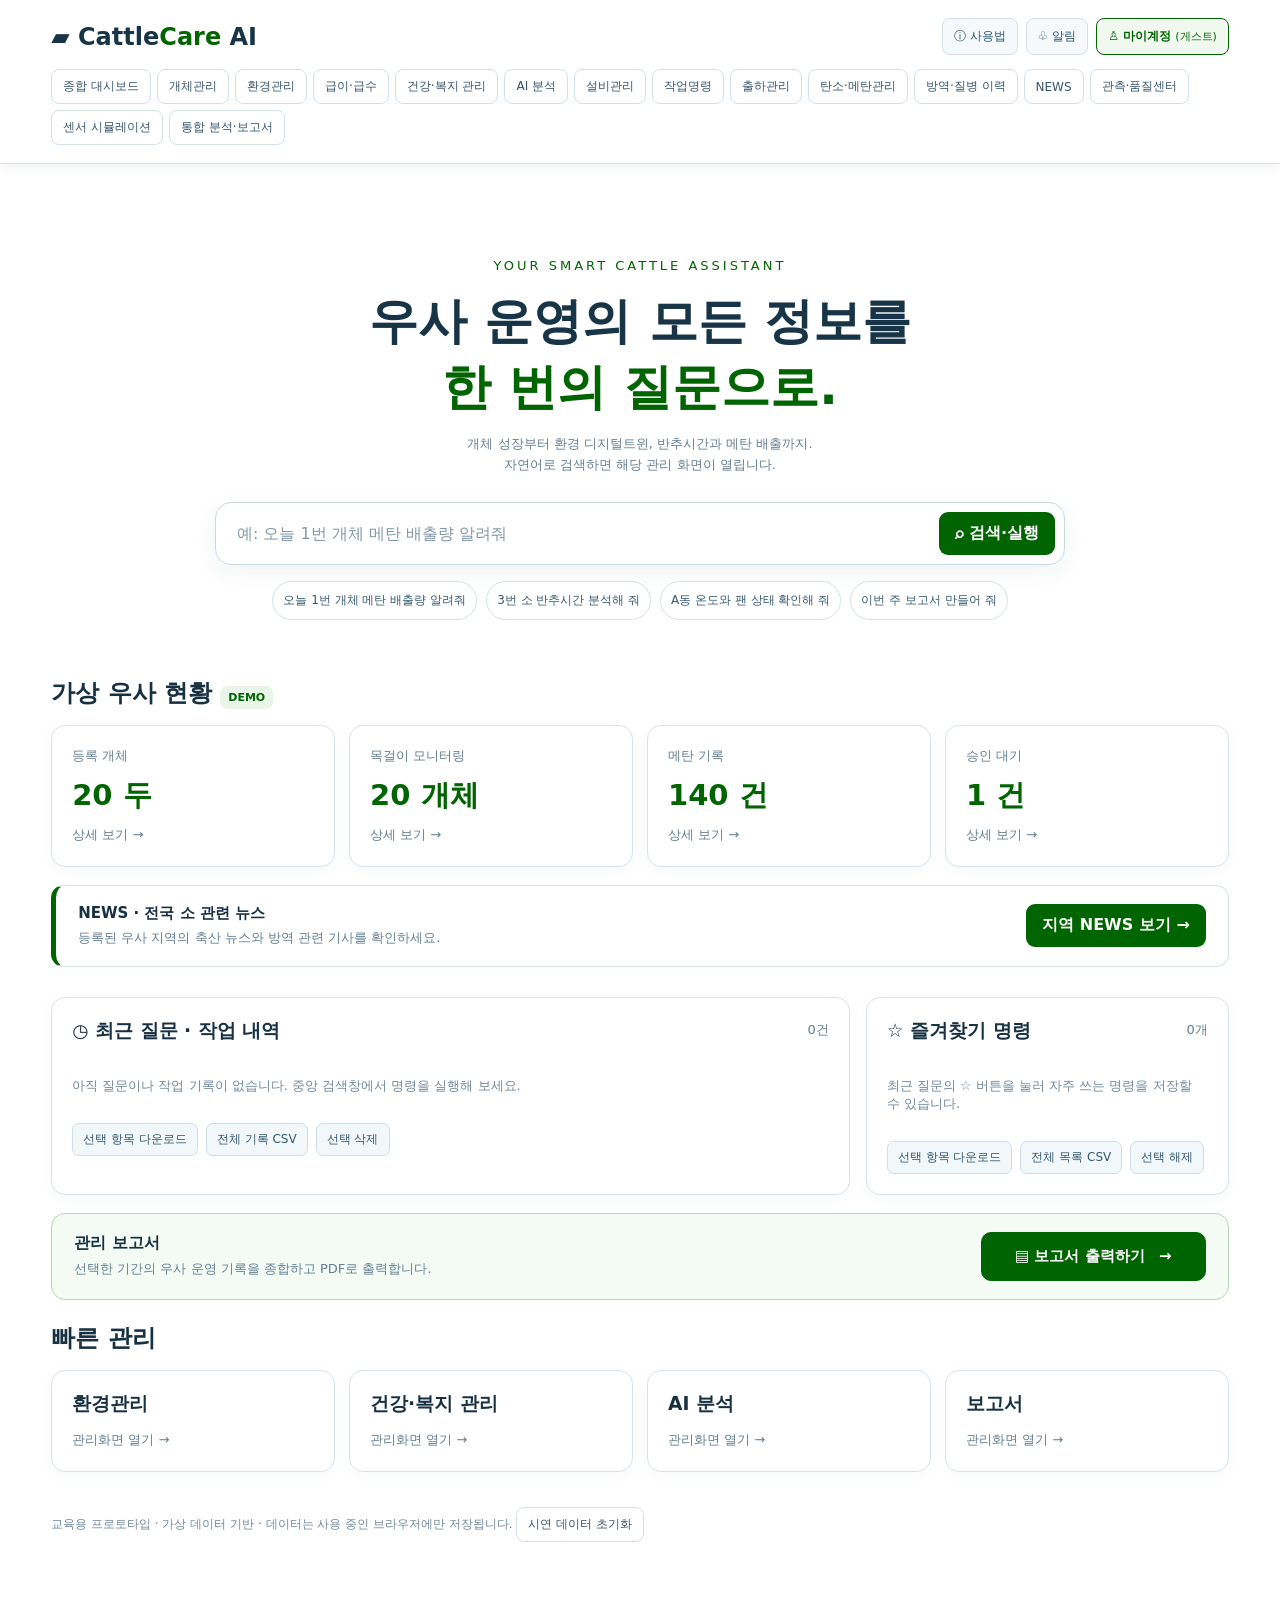
==== commit 692f052d: "Load additive CattleCare v2 functionality while preserving existing site" ====
--- a/index.html
+++ b/index.html
@@ -218,4 +218,4 @@
 function render(){document.getElementById('root').innerHTML='<header><div class="top"><div class="brand-side"><div class="logo" data-page="홈">▰ Cattle<span>Care</span> AI</div></div><div class="top-actions"><button type="button" id="usageOpen">ⓘ 사용법</button><button type="button" id="notificationOpen" aria-label="알림 열기">♧ 알림 <span id="alertCount" class="nav-alert-count" style="display:none"></span></button><button type="button" id="accountOpen" class="account-button">♙ 마이계정 <span class="account-name">('+esc(profile||'게스트')+')</span></button></div></div><nav>'+names.map(n=>'<button data-page="'+n+'" class="'+(page===n?'active':'')+'">'+n+'</button>').join('')+'</nav></header><main>'+(page==='홈'||page==='종합 대시보드'?home():'<div style="max-width:850px;margin:auto">'+searchBox()+'</div>'+(schema[page]?module(page):page==='AI 분석'?ai():page==='NEWS'?newsPage():report()))+'<div class="foot">교육용 프로토타입 · 가상 데이터 기반 · 데이터는 사용 중인 브라우저에만 저장됩니다. <button class="subbtn" id="reset">시연 데이터 초기화</button></div></main>';bind();updateAlertBadge()}
 function bind(){document.querySelectorAll('[data-page]').forEach(e=>e.onclick=()=>{page=e.dataset.page;query='';edit=-1;render();scrollTo(0,0)});document.querySelectorAll('[data-query]').forEach(e=>e.onclick=()=>parse(e.dataset.query));document.querySelector('#ask')?.addEventListener('submit',e=>{e.preventDefault();parse(document.getElementById('q').value)});document.querySelector('#animal')?.addEventListener('change',e=>{animal=e.target.value;render()});document.querySelector('#apply')?.addEventListener('click',()=>{start=document.getElementById('start').value;end=document.getElementById('end').value;render()});document.querySelector('#csv')?.addEventListener('click',()=>{if(schema[page])csv()});document.querySelector('#print')?.addEventListener('click',()=>print());document.querySelector('#record')?.addEventListener('submit',e=>{e.preventDefault();let n=e.target.dataset.name,record=Object.fromEntries(new FormData(e.target).entries());schema[n].forEach(([k])=>{if(/weight|rumination|feeding|activity|methane|dmi|temp|humidity|feed|leftover|water|target/.test(k))record[k]=record[k]===''?null:+record[k]});if(edit>=0){data[n][edit]={...record,demo:false};edit=-1}else data[n].push({...record,demo:false});addRecent(n+' 기록 저장','입력');persist();render()});document.querySelector('#clear')?.addEventListener('click',()=>{edit=-1;render()});document.querySelectorAll('[data-edit]').forEach(e=>e.onclick=()=>{edit=+e.dataset.edit;let r=data[page][edit];schema[page].forEach(([k])=>{document.getElementById('f-'+k).value=r[k]??''});document.getElementById('record').scrollIntoView({behavior:'smooth'})});document.querySelectorAll('[data-del]').forEach(e=>e.onclick=()=>{if(confirm('기록을 삭제할까요?')){data[page].splice(+e.dataset.del,1);persist();render()}});document.querySelector('#newTask')?.addEventListener('click',()=>{data['작업명령'].push({id:'W'+Date.now().toString().slice(-6),date:today(),target:'A동 환기팬',task:'실제 회전·통신 상태 점검',status:'승인대기'});persist();alert('점검 요청이 관리자 승인 대기에 추가되었습니다.')});document.querySelectorAll('[data-approve],[data-hold]').forEach(e=>e.onclick=()=>{let id=e.dataset.approve||e.dataset.hold,r=data['작업명령'].find(x=>x.id===id);if(r){r.status=e.dataset.approve?'승인':'보류';addRecent(r.target+' — '+r.task+' ('+r.status+')','작업')}persist();render()});document.getElementById('accountOpen')?.addEventListener('click',showAccount);document.getElementById('newsRegionSave')?.addEventListener('click',saveRegion);document.getElementById('newsRefresh')?.addEventListener('click',loadNews);document.getElementById('newsAll')?.addEventListener('click',()=>{newsUrgentOnly=false;render()});document.getElementById('newsUrgent')?.addEventListener('click',()=>{newsUrgentOnly=true;render()});document.getElementById('usageOpen')?.addEventListener('click',showUsage);document.getElementById('notificationOpen')?.addEventListener('click',()=>{page='NEWS';newsUrgentOnly=true;query='';render()});document.querySelector('#reset')?.addEventListener('click',()=>{if(confirm('모든 입력 기록을 지우고 초기화할까요?')){data=generate();persist();render()}})}
 render();loadNews();
-</script><script src="./observation-center.js"></script></body></html>+</script><script src="./observation-center.js"></script><script src="./cattlecare-v2.js"></script></body></html>
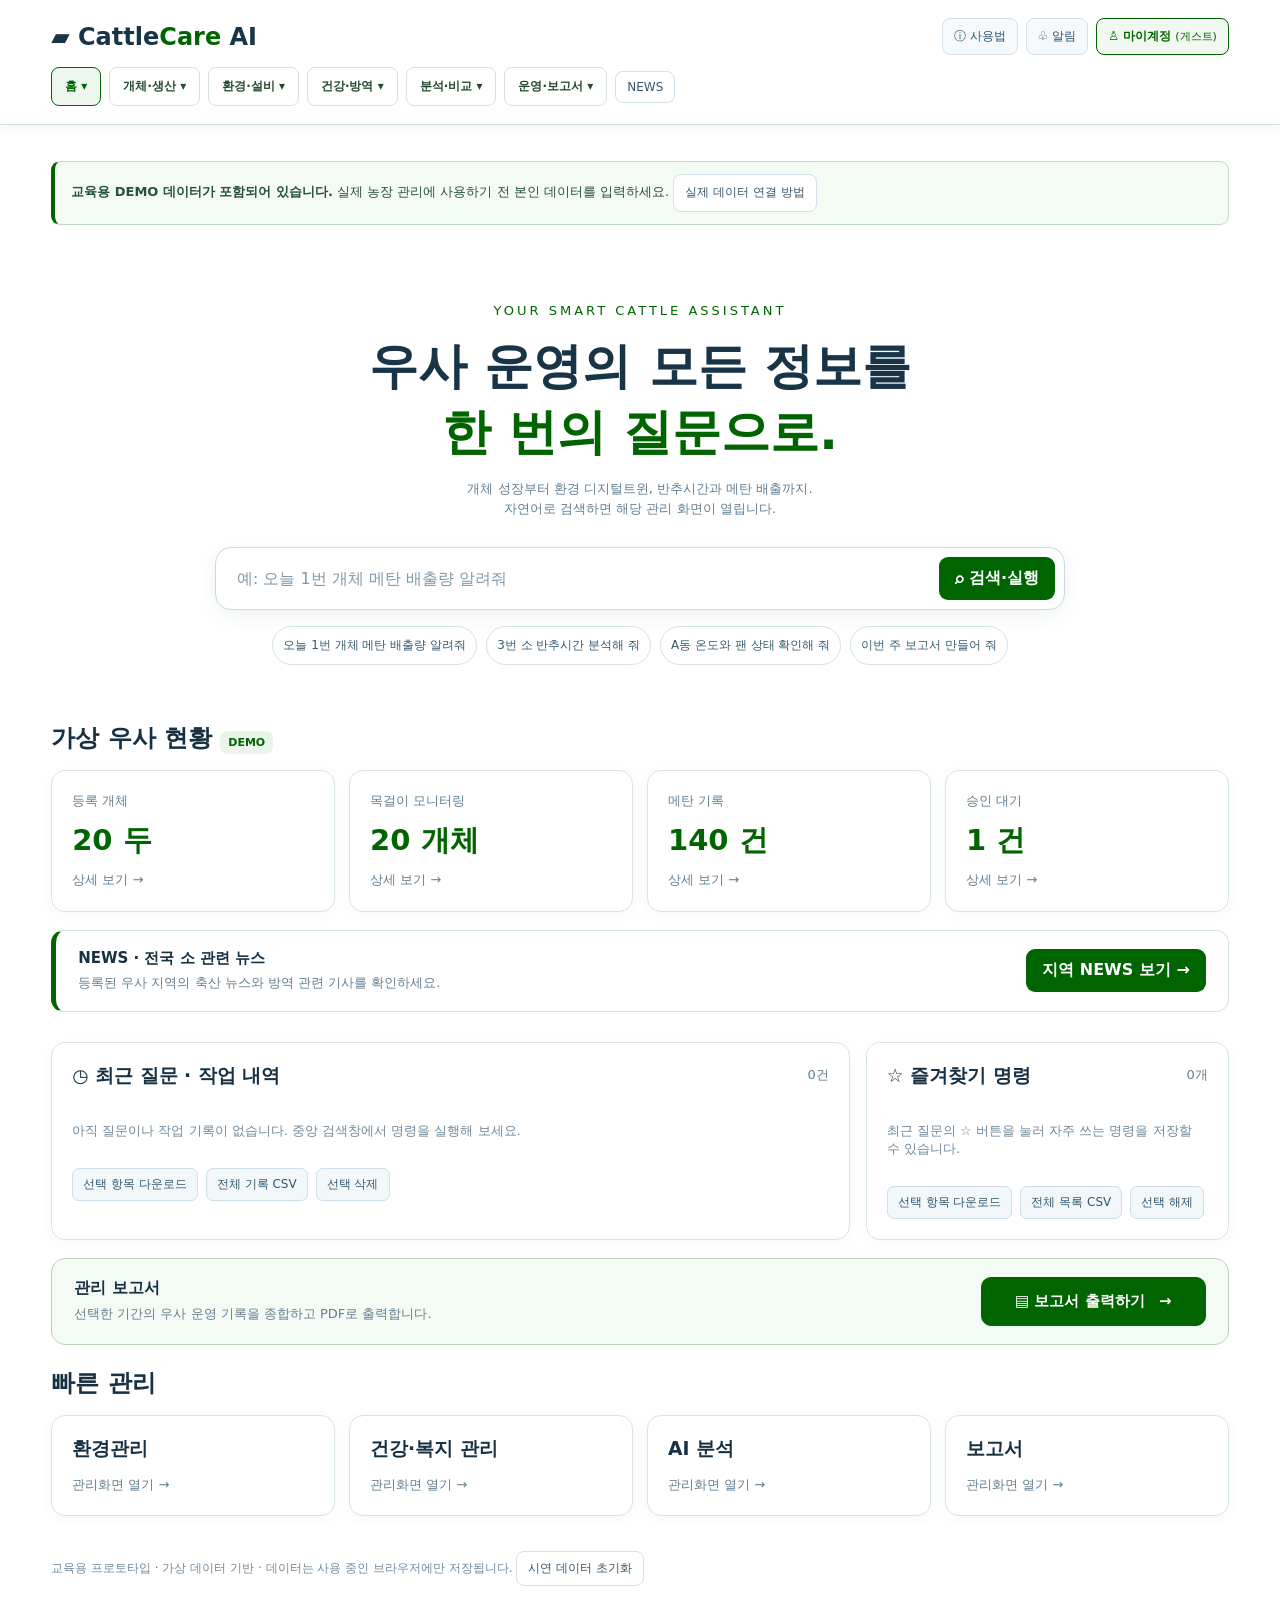
==== commit 2dc40ca5: "Enable grouped navigation and cloud comparison demo extension" ====
--- a/index.html
+++ b/index.html
@@ -218,4 +218,4 @@
 function render(){document.getElementById('root').innerHTML='<header><div class="top"><div class="brand-side"><div class="logo" data-page="홈">▰ Cattle<span>Care</span> AI</div></div><div class="top-actions"><button type="button" id="usageOpen">ⓘ 사용법</button><button type="button" id="notificationOpen" aria-label="알림 열기">♧ 알림 <span id="alertCount" class="nav-alert-count" style="display:none"></span></button><button type="button" id="accountOpen" class="account-button">♙ 마이계정 <span class="account-name">('+esc(profile||'게스트')+')</span></button></div></div><nav>'+names.map(n=>'<button data-page="'+n+'" class="'+(page===n?'active':'')+'">'+n+'</button>').join('')+'</nav></header><main>'+(page==='홈'||page==='종합 대시보드'?home():'<div style="max-width:850px;margin:auto">'+searchBox()+'</div>'+(schema[page]?module(page):page==='AI 분석'?ai():page==='NEWS'?newsPage():report()))+'<div class="foot">교육용 프로토타입 · 가상 데이터 기반 · 데이터는 사용 중인 브라우저에만 저장됩니다. <button class="subbtn" id="reset">시연 데이터 초기화</button></div></main>';bind();updateAlertBadge()}
 function bind(){document.querySelectorAll('[data-page]').forEach(e=>e.onclick=()=>{page=e.dataset.page;query='';edit=-1;render();scrollTo(0,0)});document.querySelectorAll('[data-query]').forEach(e=>e.onclick=()=>parse(e.dataset.query));document.querySelector('#ask')?.addEventListener('submit',e=>{e.preventDefault();parse(document.getElementById('q').value)});document.querySelector('#animal')?.addEventListener('change',e=>{animal=e.target.value;render()});document.querySelector('#apply')?.addEventListener('click',()=>{start=document.getElementById('start').value;end=document.getElementById('end').value;render()});document.querySelector('#csv')?.addEventListener('click',()=>{if(schema[page])csv()});document.querySelector('#print')?.addEventListener('click',()=>print());document.querySelector('#record')?.addEventListener('submit',e=>{e.preventDefault();let n=e.target.dataset.name,record=Object.fromEntries(new FormData(e.target).entries());schema[n].forEach(([k])=>{if(/weight|rumination|feeding|activity|methane|dmi|temp|humidity|feed|leftover|water|target/.test(k))record[k]=record[k]===''?null:+record[k]});if(edit>=0){data[n][edit]={...record,demo:false};edit=-1}else data[n].push({...record,demo:false});addRecent(n+' 기록 저장','입력');persist();render()});document.querySelector('#clear')?.addEventListener('click',()=>{edit=-1;render()});document.querySelectorAll('[data-edit]').forEach(e=>e.onclick=()=>{edit=+e.dataset.edit;let r=data[page][edit];schema[page].forEach(([k])=>{document.getElementById('f-'+k).value=r[k]??''});document.getElementById('record').scrollIntoView({behavior:'smooth'})});document.querySelectorAll('[data-del]').forEach(e=>e.onclick=()=>{if(confirm('기록을 삭제할까요?')){data[page].splice(+e.dataset.del,1);persist();render()}});document.querySelector('#newTask')?.addEventListener('click',()=>{data['작업명령'].push({id:'W'+Date.now().toString().slice(-6),date:today(),target:'A동 환기팬',task:'실제 회전·통신 상태 점검',status:'승인대기'});persist();alert('점검 요청이 관리자 승인 대기에 추가되었습니다.')});document.querySelectorAll('[data-approve],[data-hold]').forEach(e=>e.onclick=()=>{let id=e.dataset.approve||e.dataset.hold,r=data['작업명령'].find(x=>x.id===id);if(r){r.status=e.dataset.approve?'승인':'보류';addRecent(r.target+' — '+r.task+' ('+r.status+')','작업')}persist();render()});document.getElementById('accountOpen')?.addEventListener('click',showAccount);document.getElementById('newsRegionSave')?.addEventListener('click',saveRegion);document.getElementById('newsRefresh')?.addEventListener('click',loadNews);document.getElementById('newsAll')?.addEventListener('click',()=>{newsUrgentOnly=false;render()});document.getElementById('newsUrgent')?.addEventListener('click',()=>{newsUrgentOnly=true;render()});document.getElementById('usageOpen')?.addEventListener('click',showUsage);document.getElementById('notificationOpen')?.addEventListener('click',()=>{page='NEWS';newsUrgentOnly=true;query='';render()});document.querySelector('#reset')?.addEventListener('click',()=>{if(confirm('모든 입력 기록을 지우고 초기화할까요?')){data=generate();persist();render()}})}
 render();loadNews();
-</script><script src="./observation-center.js"></script><script src="./cattlecare-v2.js"></script></body></html>+</script><script src="./observation-center.js"></script><script src="./cattlecare-v2.js"></script><script src="./cattlecare-v3.js"></script></body></html>
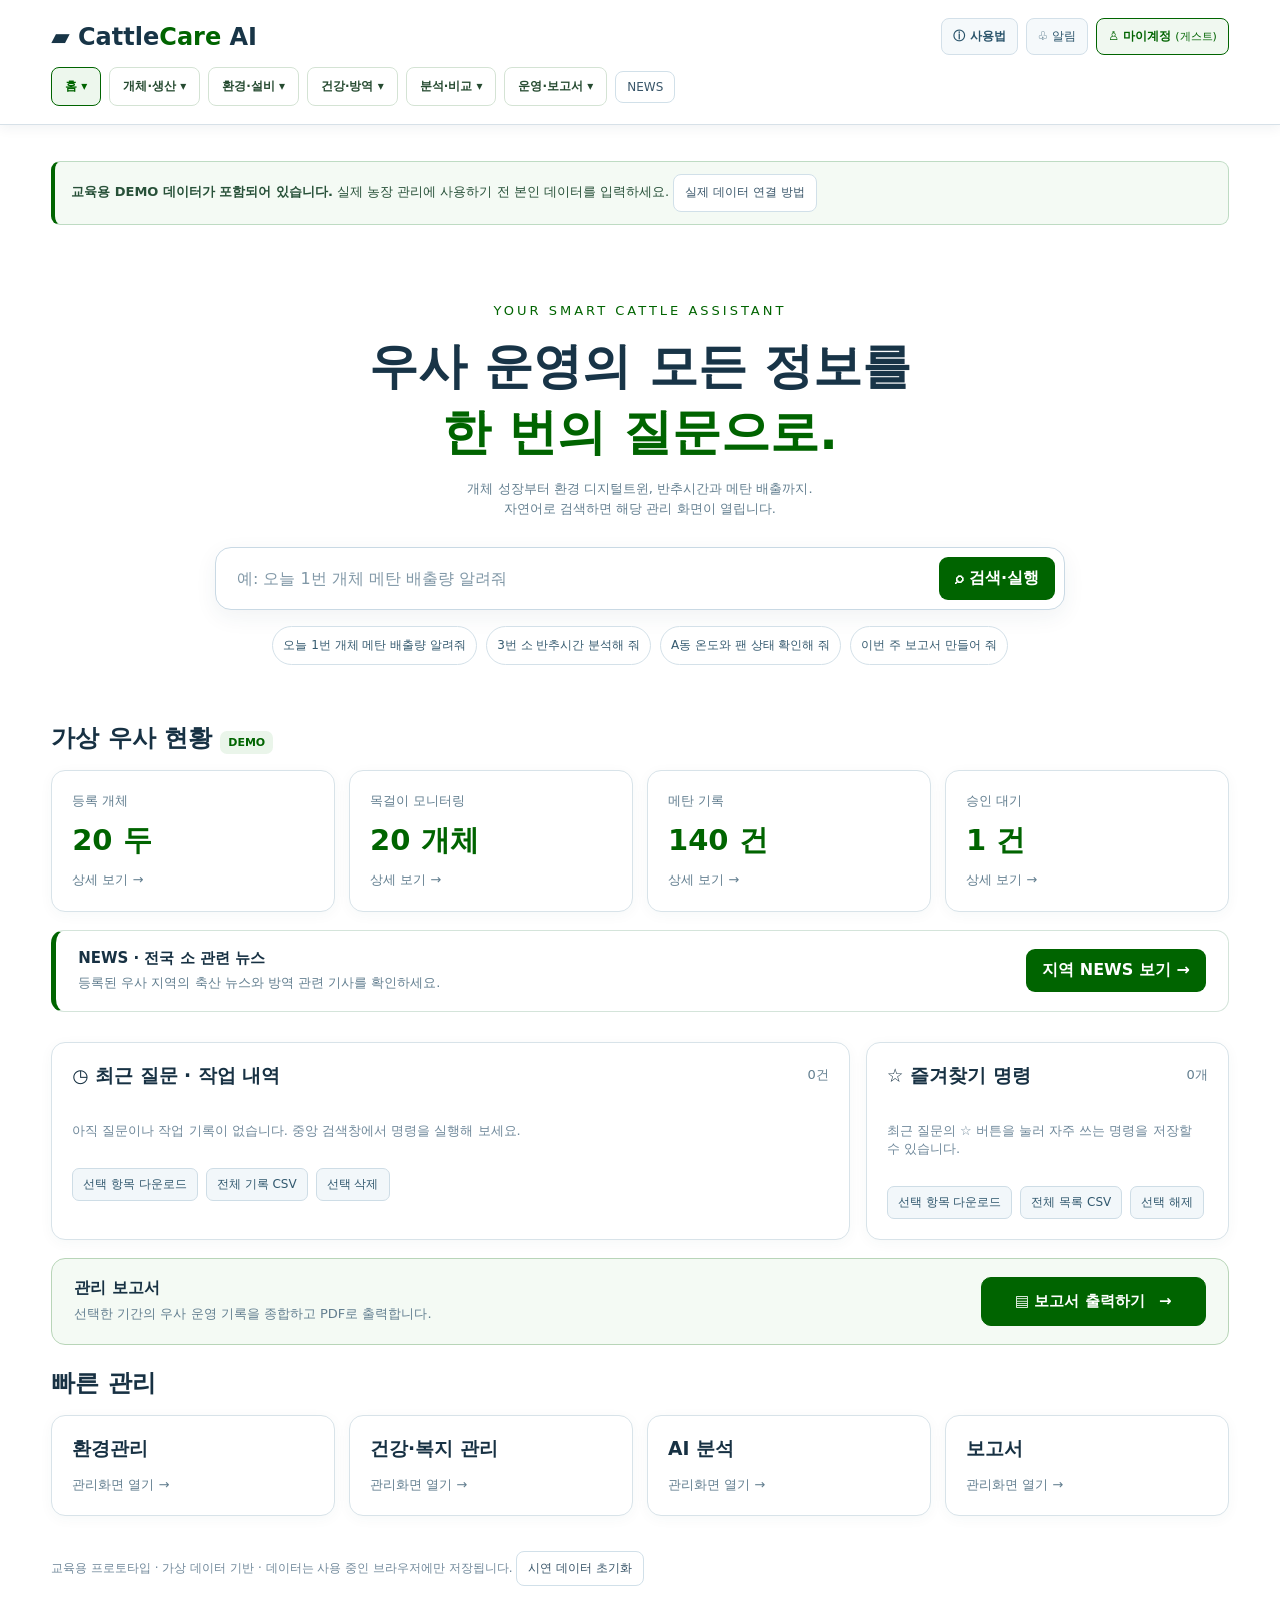
==== commit d991a3d2: "Improve usage dialog and top-right help text contrast on light UI" ====
--- a/index.html
+++ b/index.html
@@ -79,6 +79,15 @@
 .news-alert-box p{margin:6px 0}
 .nav-alert-count{border-radius:99px;background:#ad4f13;color:#fff;margin-left:5px;padding:1px 6px;font-weight:700}
 .news-home-preview{display:flex;justify-content:space-between;gap:16px;align-items:center;background:#fff;border:1px solid #d4e4da;border-left:5px solid #006400;border-radius:13px;padding:17px 22px;margin:18px 0 30px}.news-home-preview strong{font-size:15px}.news-home-preview p{margin:5px 0 0}@media(max-width:650px){.news-home-preview{flex-direction:column;align-items:stretch}}
+
+/* Usage accessibility: match readable neighboring controls on the white theme. */
+#usageOpen{color:#29536a;background:#f5f9fb;border:1px solid #d3e0e9;font-weight:700}
+#usageOpen:hover,#usageOpen:focus-visible{color:#006400;border-color:#006400;background:#eef7ee}
+.usage-dialog{color:#193447;background:#fff}
+.usage-dialog ol,.usage-dialog li{color:#29495a}
+.usage-dialog .muted,.usage-dialog .v3-note{color:#526e7e}
+.usage-dialog strong{color:#173b2a}
+.usage-dialog .button.secondary{color:#27495e}
 </style></head><body><div id="root"></div>
 <script>
 const names=['종합 대시보드','개체관리','환경관리','급이·급수','건강·복지 관리','AI 분석','설비관리','작업명령','출하관리','탄소·메탄관리','방역·질병 이력','NEWS'];
